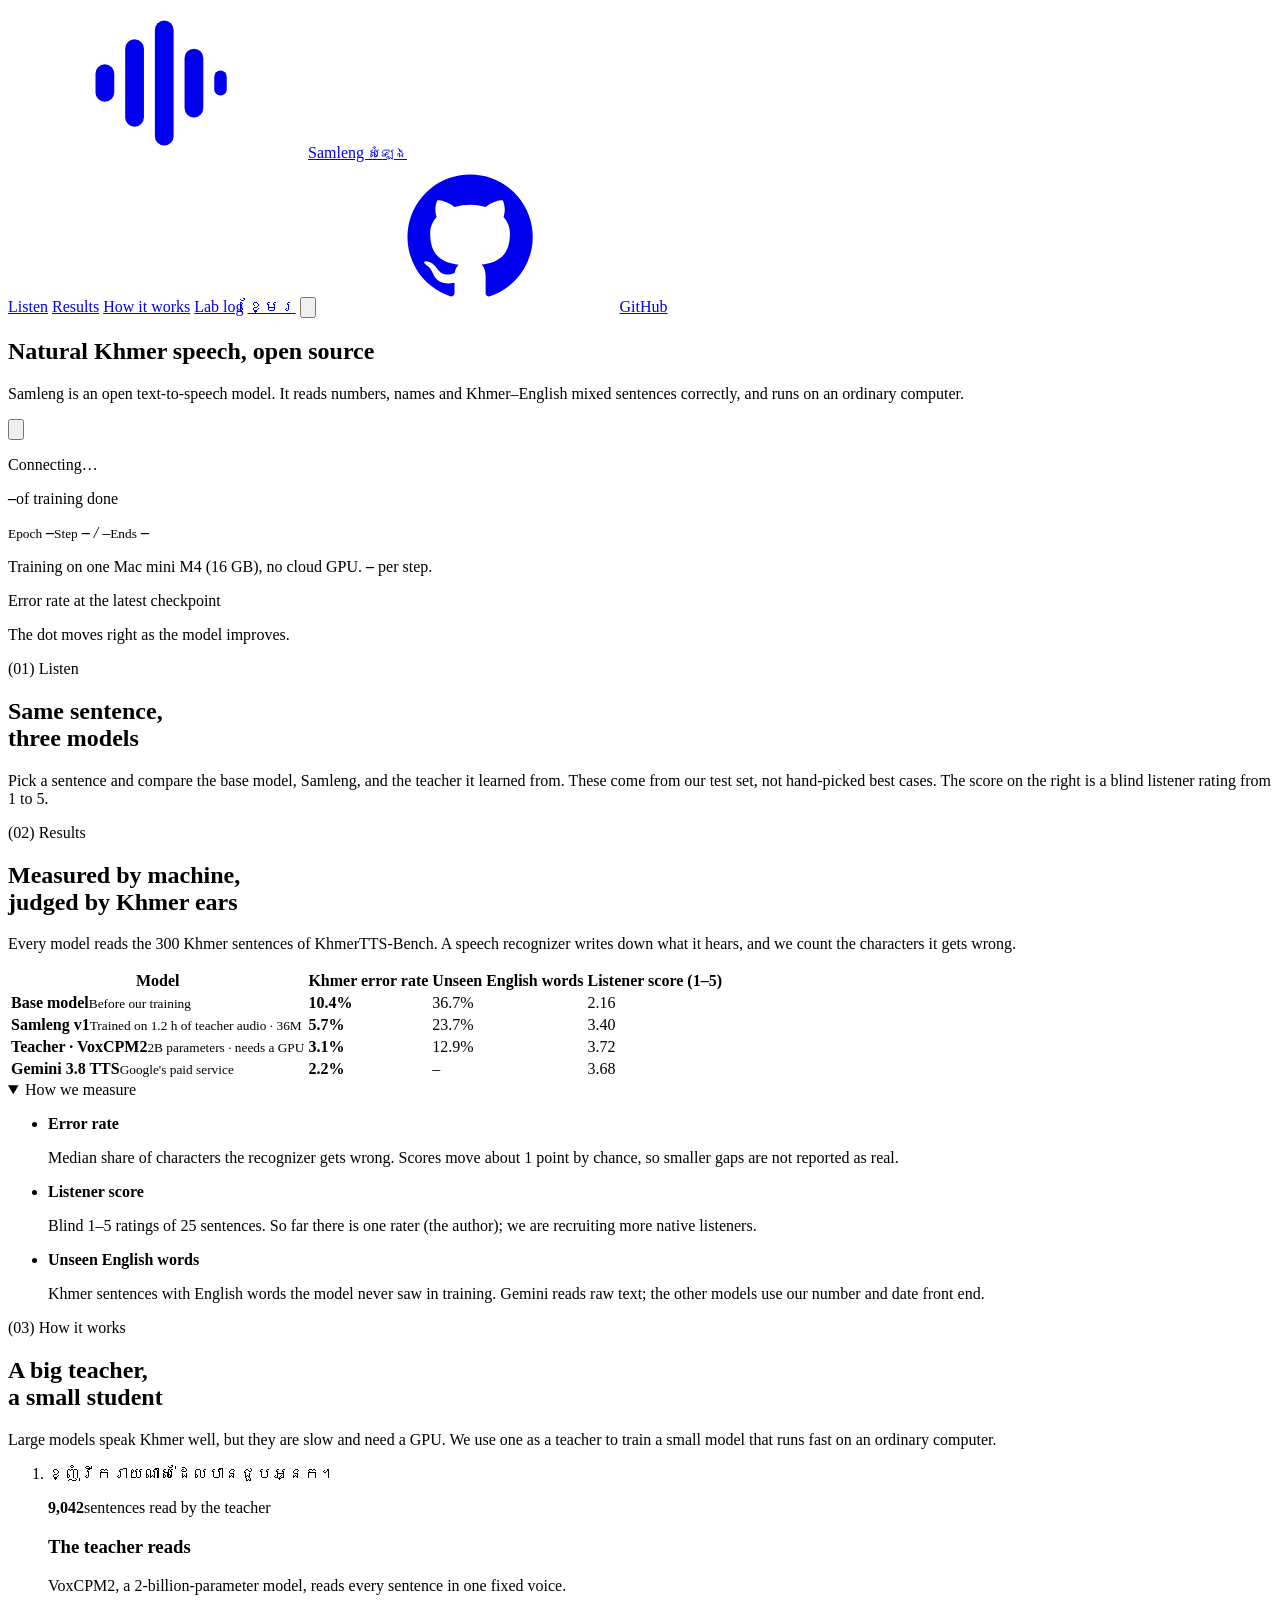
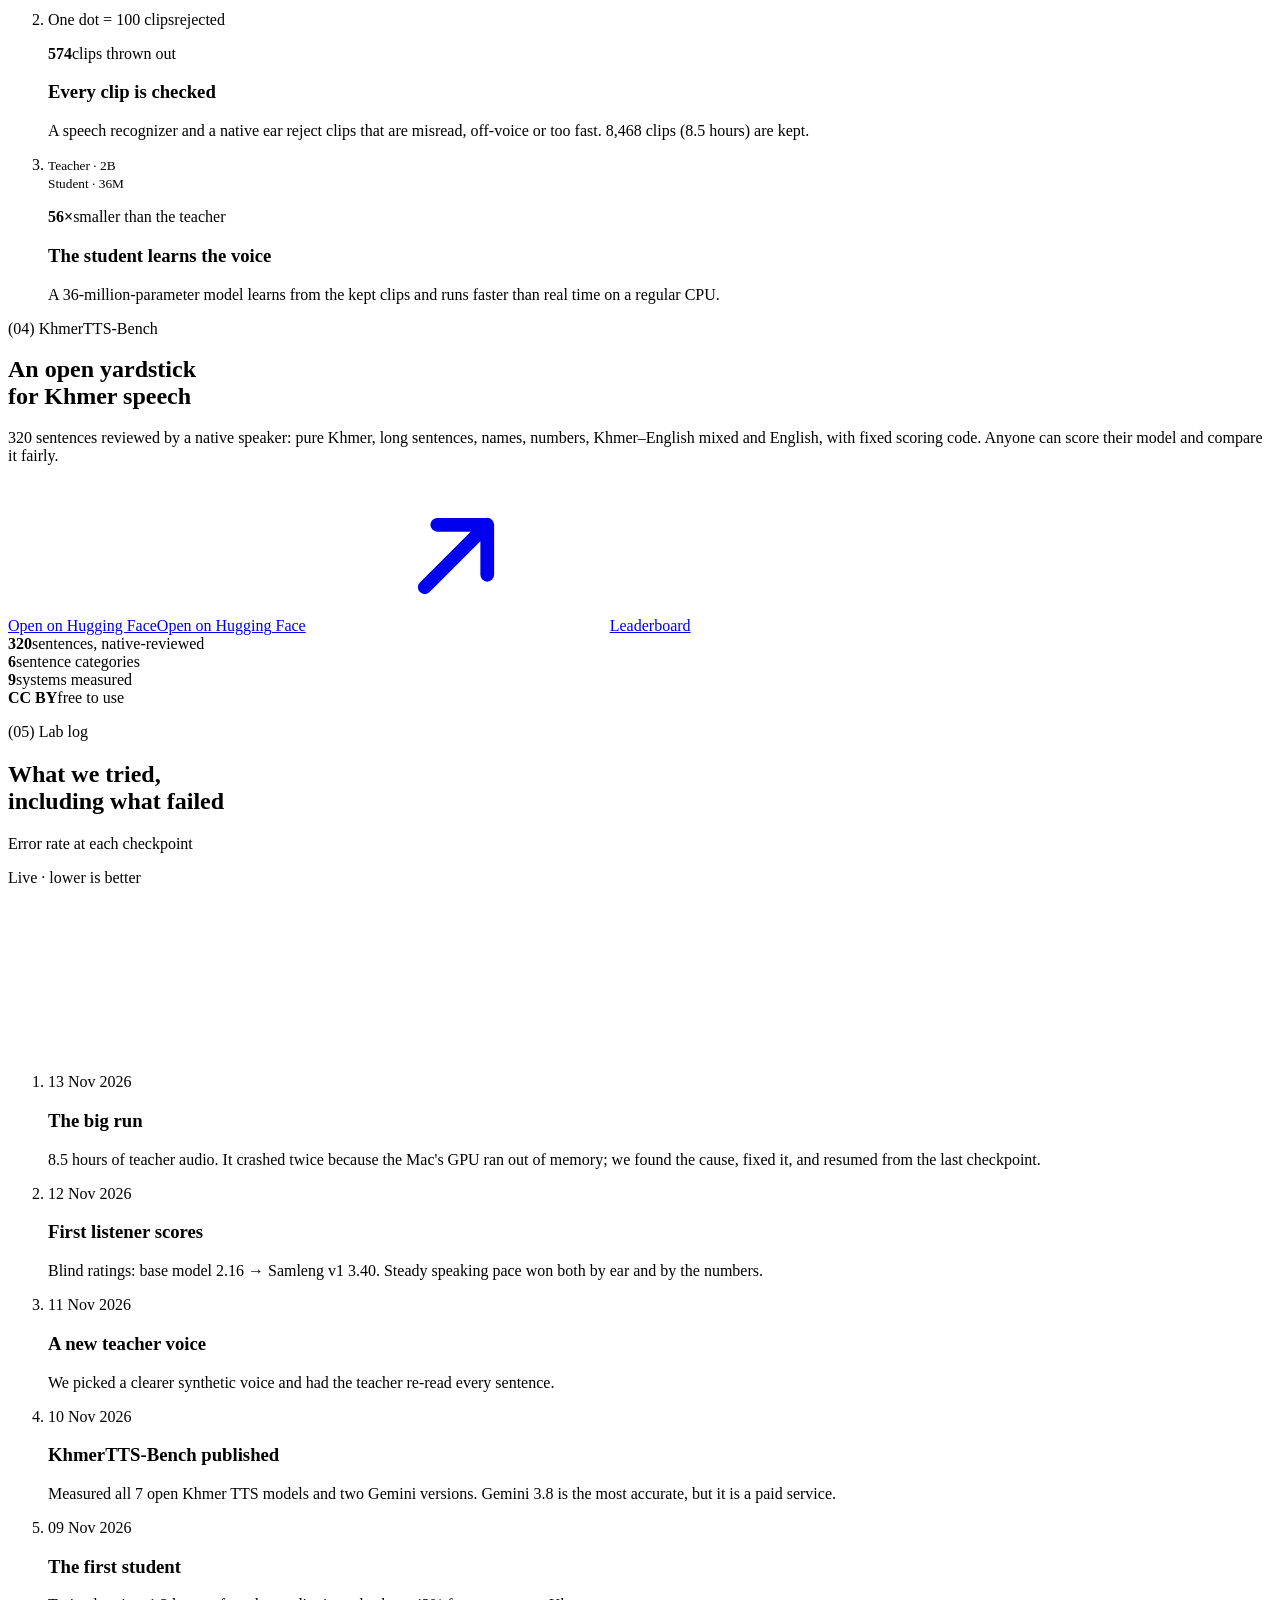
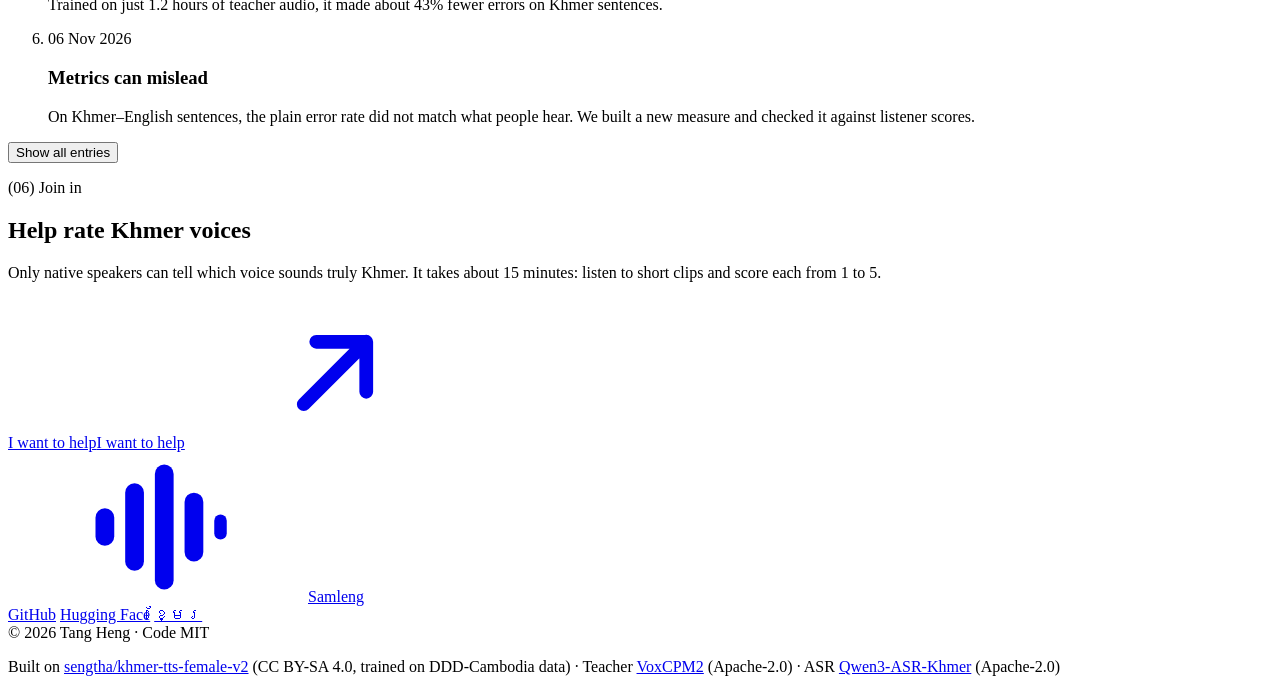
==== web/index.html @ 3488b21e "Phone polish: player card, aligned facts, folded notes and log" ====
<!doctype html>
<html lang="en">
<head>
  <meta charset="utf-8">
  <meta name="viewport" content="width=device-width, initial-scale=1">
  <title>Samleng: open Khmer text-to-speech that sounds native</title>
  <meta name="description" content="Samleng is an open Khmer text-to-speech model that reads numbers, names and Khmer–English mixed sentences correctly, and runs on an ordinary computer. Watch it train live.">
  <meta name="color-scheme" content="light dark">
  <meta name="theme-color" media="(prefers-color-scheme: light)" content="#EEEBE5">
  <meta name="theme-color" media="(prefers-color-scheme: dark)" content="#0C0E16">
  <link rel="alternate" hreflang="km" href="/km">
  <link rel="alternate" hreflang="en" href="/">
  <meta property="og:type" content="website">
  <meta property="og:site_name" content="Samleng">
  <meta property="og:locale" content="en_US">
  <meta property="og:title" content="Samleng: open Khmer text-to-speech">
  <meta property="og:description" content="An open Khmer TTS model that gets numbers, names and Khmer–English mixing right. Watch it train live.">
  <link rel="icon" href="/favicon.svg" type="image/svg+xml">
  <link rel="preconnect" href="https://fonts.googleapis.com">
  <link rel="preconnect" href="https://fonts.gstatic.com" crossorigin>
  <link rel="stylesheet" href="https://fonts.googleapis.com/css2?family=Mona+Sans:wdth,wght@75..125,200..900&amp;family=Kantumruy+Pro:wght@300..700&amp;family=Koulen&amp;display=swap">
  <link rel="stylesheet" href="/styles.css">
</head>
<body data-theme="paper" data-lang="en" data-status="https://gist.githubusercontent.com/tangheng05/88470c558a887022f9c8f72951895528/raw/status.json">
<script>
  let saved = null;
  try { saved = localStorage.getItem("samleng-theme"); } catch (e) {}
  document.body.dataset.theme = saved || (matchMedia("(prefers-color-scheme: dark)").matches ? "night" : "paper");
</script>

<svg width="0" height="0" style="position:absolute" aria-hidden="true">
  <defs>
    <symbol id="mark" viewBox="0 0 24 24"><g fill="currentColor"><rect x="2" y="9" width="3" height="6" rx="1.5" /><rect x="6.75" y="5" width="3" height="14" rx="1.5" /><rect x="11.5" y="2" width="3" height="20" rx="1.5" /><rect x="16.25" y="6.5" width="3" height="11" rx="1.5" /><rect x="21" y="10" width="2" height="4" rx="1" /></g></symbol>
    <symbol id="gh" viewBox="0 0 24 24"><path fill="currentColor" d="M12 2a10 10 0 0 0-3.16 19.49c.5.09.68-.22.68-.48v-1.7c-2.78.6-3.37-1.34-3.37-1.34-.45-1.16-1.11-1.47-1.11-1.47-.91-.62.07-.6.07-.6 1 .07 1.53 1.03 1.53 1.03.9 1.52 2.34 1.08 2.91.83.09-.65.35-1.09.63-1.34-2.22-.25-4.55-1.11-4.55-4.94 0-1.09.39-1.98 1.03-2.68-.1-.25-.45-1.27.1-2.64 0 0 .84-.27 2.75 1.02a9.6 9.6 0 0 1 5 0c1.91-1.29 2.75-1.02 2.75-1.02.55 1.37.2 2.39.1 2.64.64.7 1.03 1.59 1.03 2.68 0 3.84-2.34 4.69-4.57 4.93.36.31.68.92.68 1.85v2.75c0 .27.18.58.69.48A10 10 0 0 0 12 2Z" /></symbol>
    <symbol id="down" viewBox="0 0 24 24"><path d="M12 5v14M6 13l6 6 6-6" fill="none" stroke="currentColor" stroke-width="2.2" stroke-linecap="round" stroke-linejoin="round" /></symbol>
    <symbol id="play" viewBox="0 0 16 16"><path d="M4 2.5v11l9.5-5.5z" fill="currentColor" /></symbol>
    <symbol id="arrow" viewBox="0 0 24 24"><path d="M7 17 17 7M9 7h8v8" fill="none" stroke="currentColor" stroke-width="2.2" stroke-linecap="round" stroke-linejoin="round" /></symbol>
  </defs>
</svg>

<section class="hero" id="top">
  <header class="hd wrap">
    <a class="brand" href="#top"><svg class="mark"><use href="#mark" /></svg>Samleng <small>សំឡេង</small></a>
    <nav>
      <a class="u sec-link" href="#listen">Listen</a>
      <a class="u sec-link" href="#results">Results</a>
      <a class="u sec-link" href="#how">How it works</a>
      <a class="u sec-link" href="#log">Lab log</a>
      <a lang="km" hreflang="km" class="u lang" href="/km">ខ្មែរ</a>
      <button type="button" class="theme-btn" id="theme-btn" aria-label="Light / dark">
        <svg viewBox="0 0 24 24" aria-hidden="true">
          <mask id="moon-cut"><rect width="24" height="24" fill="#fff" /><circle class="cut" cx="25" cy="3" r="7" fill="#000" /></mask>
          <circle class="core" cx="12" cy="12" r="5" fill="currentColor" mask="url(#moon-cut)" />
          <g class="rays" stroke="currentColor" stroke-width="2" stroke-linecap="round"><path d="M12 1.8v2.2M12 20v2.2M1.8 12h2.2M20 12h2.2M4.8 4.8l1.5 1.5M17.7 17.7l1.5 1.5M4.8 19.2l1.5-1.5M17.7 6.3l1.5-1.5" /></g>
        </svg>
      </button>
      <a class="outline" href="https://github.com/tangheng05/samleng-tts" aria-label="GitHub"><svg><use href="#gh" /></svg><span>GitHub</span></a>
    </nav>
  </header>

  <div class="hero-body wrap grid">
    <div class="hero-copy">
      <h1 class="hero-h mask"><span class="in-mask">Natural Khmer speech, open&nbsp;source</span></h1>
      <p class="t-body rv" style="--dl:.25s">Samleng is an open text-to-speech model. It reads numbers, names and Khmer–English mixed sentences correctly, and runs on an ordinary computer.</p>
      <div class="hp rv" id="hp" style="--dl:.4s">
        <button type="button" class="play" aria-label="Play the sample"><svg class="i-play" viewBox="0 0 16 16"><path d="M4 2.5v11l9.5-5.5z" fill="currentColor"/></svg><svg class="i-pause" viewBox="0 0 16 16"><path d="M4 2.5h3v11H4zm5 0h3v11H9z" fill="currentColor"/></svg></button>
        <div class="hp-main">
          <div class="wf" id="hp-wf"></div>
          <p class="hp-say" id="hp-say" lang="km"></p>
        </div>
      </div>
    </div>

    <aside class="run rv" style="--dl:.4s" aria-live="polite">
      <div class="run-top"><span class="state" data-s="idle" data-live="state">Connecting…</span><span class="updated" data-live="updated"></span></div>
      <p class="run-pct"><b data-live="pct">–</b><span>of training done</span></p>
      <div class="epochs" id="epochs" role="img" aria-label="Epochs"></div>
      <p class="run-line"><span><small>Epoch</small> <b data-live="epoch">–</b></span><span><small>Step</small> <b data-live="step">–</b><i> / <span data-live="total">–</span></i></span><span><small>Ends</small> <b data-live="finish">–</b></span></p>
      <p class="run-machine">Training on one Mac mini M4 (16 GB), no cloud GPU. <b data-live="speed">–</b> per step.</p>
      <div class="gauge">
        <p class="gauge-title">Error rate at the latest checkpoint</p>
        <div class="gauge-track" id="gauge"></div>
        <p class="gauge-note">The dot moves right as the model improves.</p>
      </div>
    </aside>
  </div>
</section>

<main>
  <section class="sec" id="listen">
    <div class="wrap">
      <header class="sec-head grid">
        <p class="sec-tag t-label rv">(01) Listen</p>
        <h2 class="t-h2 mask"><span class="in-mask">Same sentence,<br>three models</span></h2>
        <p class="t-body rv">Pick a sentence and compare the base model, Samleng, and the teacher it learned from. These come from our test set, not hand-picked best cases. The score on the right is a blind listener rating from 1 to 5.</p>
      </header>
      <div class="listen grid">
        <ol class="picks rv" id="picks"></ol>
        <div class="stage rv" style="--dl:.1s">
          <p class="say" id="say" lang="km"></p>
          <p class="say-en" id="say-en"></p>
          <div class="players" id="players"></div>
        </div>
      </div>
    </div>
  </section>

  <section class="sec" id="results">
    <div class="wrap">
      <header class="sec-head grid">
        <p class="sec-tag t-label rv">(02) Results</p>
        <h2 class="t-h2 mask"><span class="in-mask">Measured by machine,<br>judged by Khmer ears</span></h2>
        <p class="t-body rv">Every model reads the 300 Khmer sentences of KhmerTTS-Bench. A speech recognizer writes down what it hears, and we count the characters it gets wrong.</p>
      </header>
      <div class="results rv">
        <table class="rtable">
          <thead><tr><th>Model</th><th class="col-k">Khmer error rate</th><th>Unseen English words</th><th>Listener score (1–5)</th></tr></thead>
          <tbody>
            <tr><td class="sys"><b>Base model</b><small>Before our training</small></td><td data-k="Khmer error rate"><div class="hbar"><b>10.4%</b><span><i style="--v:86.7"></i></span></div></td><td class="val" data-k="Unseen English words">36.7%</td><td class="val" data-k="Listener score">2.16</td></tr>
            <tr class="ours"><td class="sys"><b>Samleng v1</b><small>Trained on 1.2 h of teacher audio · 36M</small></td><td data-k="Khmer error rate"><div class="hbar"><b>5.7%</b><span><i style="--v:47.5;--dl:.35s"></i></span></div></td><td class="val" data-k="Unseen English words">23.7%</td><td class="val" data-k="Listener score">3.40</td></tr>
            <tr><td class="sys"><b>Teacher · VoxCPM2</b><small>2B parameters · needs a GPU</small></td><td data-k="Khmer error rate"><div class="hbar"><b>3.1%</b><span><i style="--v:25.8;--dl:.5s"></i></span></div></td><td class="val" data-k="Unseen English words">12.9%</td><td class="val" data-k="Listener score">3.72</td></tr>
            <tr><td class="sys"><b>Gemini 3.8 TTS</b><small>Google's paid service</small></td><td data-k="Khmer error rate"><div class="hbar"><b>2.2%</b><span><i style="--v:18.3;--dl:.65s"></i></span></div></td><td class="val na" data-k="Unseen English words">–</td><td class="val" data-k="Listener score">3.68</td></tr>
          </tbody>
        </table>
        <details class="measure" open><summary>How we measure</summary><ul class="notes-list">
          <li><b>Error rate</b><p class="t-small">Median share of characters the recognizer gets wrong. Scores move about 1 point by chance, so smaller gaps are not reported as real.</p></li>
          <li><b>Listener score</b><p class="t-small">Blind 1–5 ratings of 25 sentences. So far there is one rater (the author); we are recruiting more native listeners.</p></li>
          <li><b>Unseen English words</b><p class="t-small">Khmer sentences with English words the model never saw in training. Gemini reads raw text; the other models use our number and date front end.</p></li>
        </ul></details>
      </div>
    </div>
  </section>

  <section class="sec" id="how">
    <div class="wrap">
      <header class="sec-head grid">
        <p class="sec-tag t-label rv">(03) How it works</p>
        <h2 class="t-h2 mask"><span class="in-mask">A big teacher,<br>a small student</span></h2>
        <p class="t-body rv">Large models speak Khmer well, but they are slow and need a GPU. We use one as a teacher to train a small model that runs fast on an ordinary computer.</p>
      </header>
      <ol class="steps grid">
        <li class="step rv">
          <div class="viz viz-read"><p lang="km">ខ្ញុំរីករាយណាស់ដែលបានជួបអ្នក។</p><span class="viz-arrow"></span><div class="viz-wave"><i style="height:22%"></i><i style="height:48%"></i><i style="height:70%"></i><i style="height:36%"></i><i style="height:90%"></i><i style="height:58%"></i><i style="height:30%"></i><i style="height:76%"></i><i style="height:100%"></i><i style="height:52%"></i><i style="height:82%"></i><i style="height:40%"></i><i style="height:64%"></i><i style="height:28%"></i><i style="height:86%"></i><i style="height:46%"></i><i style="height:72%"></i><i style="height:34%"></i><i style="height:56%"></i><i style="height:20%"></i><i style="height:60%"></i><i style="height:88%"></i><i style="height:42%"></i><i style="height:68%"></i><i style="height:26%"></i></div></div>
          <p class="fig"><b>9,042</b><span>sentences read by the teacher</span></p>
          <h3 class="t-h3">The teacher reads</h3>
          <p class="t-small">VoxCPM2, a 2-billion-parameter model, reads every sentence in one fixed voice.</p>
        </li>
        <li class="step rv" style="--dl:.1s">
          <div class="viz viz-check"><div class="dots"><i></i><i></i><i></i><i></i><i></i><i></i><i></i><i class="out"></i><i></i><i></i><i></i><i></i><i></i><i></i><i></i><i></i><i></i><i></i><i></i><i></i><i></i><i></i><i></i><i class="out"></i><i></i><i></i><i></i><i></i><i></i><i></i><i></i><i></i><i></i><i></i><i></i><i></i><i></i><i></i><i></i><i></i><i></i><i class="out"></i><i></i><i></i><i></i><i></i><i></i><i></i><i></i><i></i><i></i><i></i><i class="out"></i><i></i><i></i><i></i><i></i><i></i><i></i><i></i><i></i><i></i><i></i><i></i><i></i><i></i><i class="out"></i><i></i><i></i><i></i><i></i><i></i><i></i><i></i><i></i><i></i><i></i><i></i><i></i><i></i><i></i><i></i><i></i><i></i><i class="out"></i><i></i><i></i><i></i><i></i><i></i></div><p class="viz-key"><i></i>One dot = 100 clips<i class="out"></i>rejected</p></div>
          <p class="fig"><b>574</b><span>clips thrown out</span></p>
          <h3 class="t-h3">Every clip is checked</h3>
          <p class="t-small">A speech recognizer and a native ear reject clips that are misread, off-voice or too fast. 8,468 clips (8.5 hours) are kept.</p>
        </li>
        <li class="step rv" style="--dl:.2s">
          <div class="viz viz-size"><div><span class="big"></span><small>Teacher · 2B</small></div><div><span class="small"></span><small>Student · 36M</small></div></div>
          <p class="fig"><b>56×</b><span>smaller than the teacher</span></p>
          <h3 class="t-h3">The student learns the voice</h3>
          <p class="t-small">A 36-million-parameter model learns from the kept clips and runs faster than real time on a regular CPU.</p>
        </li>
      </ol>
    </div>
  </section>

  <section class="band" id="bench">
    <div class="wrap grid">
      <div class="band-head">
        <p class="t-label rv">(04) KhmerTTS-Bench</p>
        <h2 class="t-h2 mask" style="margin-top:18px"><span class="in-mask">An open yardstick<br>for Khmer speech</span></h2>
        <p class="t-body rv">320 sentences reviewed by a native speaker: pure Khmer, long sentences, names, numbers, Khmer–English mixed and English, with fixed scoring code. Anyone can score their model and compare it fairly.</p>
        <div class="band-act rv">
          <a class="btn" href="https://huggingface.co/datasets/hengthegoat/khmertts-bench-v1"><span class="roll"><span>Open on Hugging Face</span><span aria-hidden="true">Open on Hugging Face</span></span><svg><use href="#arrow" /></svg></a>
          <a class="btn ghost" href="https://github.com/tangheng05/samleng-tts#results">Leaderboard</a>
        </div>
      </div>
      <div class="stats rv">
        <div><b>320</b><span>sentences, native-reviewed</span></div>
        <div><b>6</b><span>sentence categories</span></div>
        <div><b>9</b><span>systems measured</span></div>
        <div><b>CC BY</b><span>free to use</span></div>
      </div>
    </div>
  </section>

  <section class="sec" id="log">
    <div class="wrap">
      <header class="sec-head grid">
        <p class="sec-tag t-label rv">(05) Lab log</p>
        <h2 class="t-h2 mask"><span class="in-mask">What we tried,<br>including what failed</span></h2>
      </header>
      <div class="history rv">
        <div class="history-head"><p class="history-title">Error rate at each checkpoint</p><p class="history-sub">Live · lower is better</p></div>
        <svg id="history" role="img" aria-label="Error rate by training step"></svg>
      </div>
      <ol class="log">
        <li class="now rv"><time>13 Nov 2026</time><h3 class="t-h3">The big run</h3><p class="t-small">8.5 hours of teacher audio. It crashed twice because the Mac's GPU ran out of memory; we found the cause, fixed it, and resumed from the last checkpoint.</p></li>
        <li class="rv"><time>12 Nov 2026</time><h3 class="t-h3">First listener scores</h3><p class="t-small">Blind ratings: base model 2.16 → Samleng v1 3.40. Steady speaking pace won both by ear and by the numbers.</p></li>
        <li class="rv"><time>11 Nov 2026</time><h3 class="t-h3">A new teacher voice</h3><p class="t-small">We picked a clearer synthetic voice and had the teacher re-read every sentence.</p></li>
        <li class="rv"><time>10 Nov 2026</time><h3 class="t-h3">KhmerTTS-Bench published</h3><p class="t-small">Measured all 7 open Khmer TTS models and two Gemini versions. Gemini 3.8 is the most accurate, but it is a paid service.</p></li>
        <li class="rv"><time>09 Nov 2026</time><h3 class="t-h3">The first student</h3><p class="t-small">Trained on just 1.2 hours of teacher audio, it made about 43% fewer errors on Khmer sentences.</p></li>
        <li class="rv"><time>06 Nov 2026</time><h3 class="t-h3">Metrics can mislead</h3><p class="t-small">On Khmer–English sentences, the plain error rate did not match what people hear. We built a new measure and checked it against listener scores.</p></li>
      </ol>
      <button type="button" class="log-more" id="log-more">Show all entries</button>
    </div>
  </section>

  <section class="end wrap" id="help">
    <div class="end-panel rv">
      <p class="t-label">(06) Join in</p>
      <h2 class="t-h2">Help rate Khmer voices</h2>
      <p class="t-body">Only native speakers can tell which voice sounds truly Khmer. It takes about 15 minutes: listen to short clips and score each from 1 to 5.</p>
      <a class="btn" href="https://t.me/hengthegoat"><span class="roll"><span>I want to help</span><span aria-hidden="true">I want to help</span></span><svg><use href="#arrow" /></svg></a>
      <div class="end-wave" aria-hidden="true"><b style="height:40%;--d:0s"></b><b style="height:70%;--d:.3s"></b><b style="height:55%;--d:.6s"></b><b style="height:90%;--d:.2s"></b><b style="height:60%;--d:.5s"></b><b style="height:35%;--d:.8s"></b><b style="height:75%;--d:.1s"></b><b style="height:100%;--d:.4s"></b><b style="height:50%;--d:.7s"></b><b style="height:80%;--d:.25s"></b><b style="height:45%;--d:.55s"></b><b style="height:65%;--d:.15s"></b><b style="height:30%;--d:.45s"></b></div>
    </div>
  </section>
</main>

<footer class="ft wrap">
  <div class="ft-top">
    <a class="brand" href="#top"><svg class="mark"><use href="#mark" /></svg>Samleng</a>
    <nav>
      <a class="u" href="https://github.com/tangheng05/samleng-tts">GitHub</a>
      <a class="u" href="https://huggingface.co/datasets/hengthegoat/khmertts-bench-v1">Hugging Face</a>
      <a class="u" lang="km" href="/km">ខ្មែរ</a>
    </nav>
    <span class="t-small">© 2026 Tang Heng · Code MIT</span>
  </div>
  <p class="ft-credit">Built on <a class="u" href="https://huggingface.co/sengtha/khmer-tts-female-v2">sengtha/khmer-tts-female-v2</a> (CC BY-SA 4.0, trained on DDD-Cambodia data) · Teacher <a class="u" href="https://huggingface.co/openbmb/VoxCPM2">VoxCPM2</a> (Apache-2.0) · ASR <a class="u" href="https://huggingface.co/seanghay/Qwen3-ASR-0.6B-Khmer">Qwen3-ASR-Khmer</a> (Apache-2.0)</p>
</footer>

<script src="/site.js" defer></script>
</body>
</html>
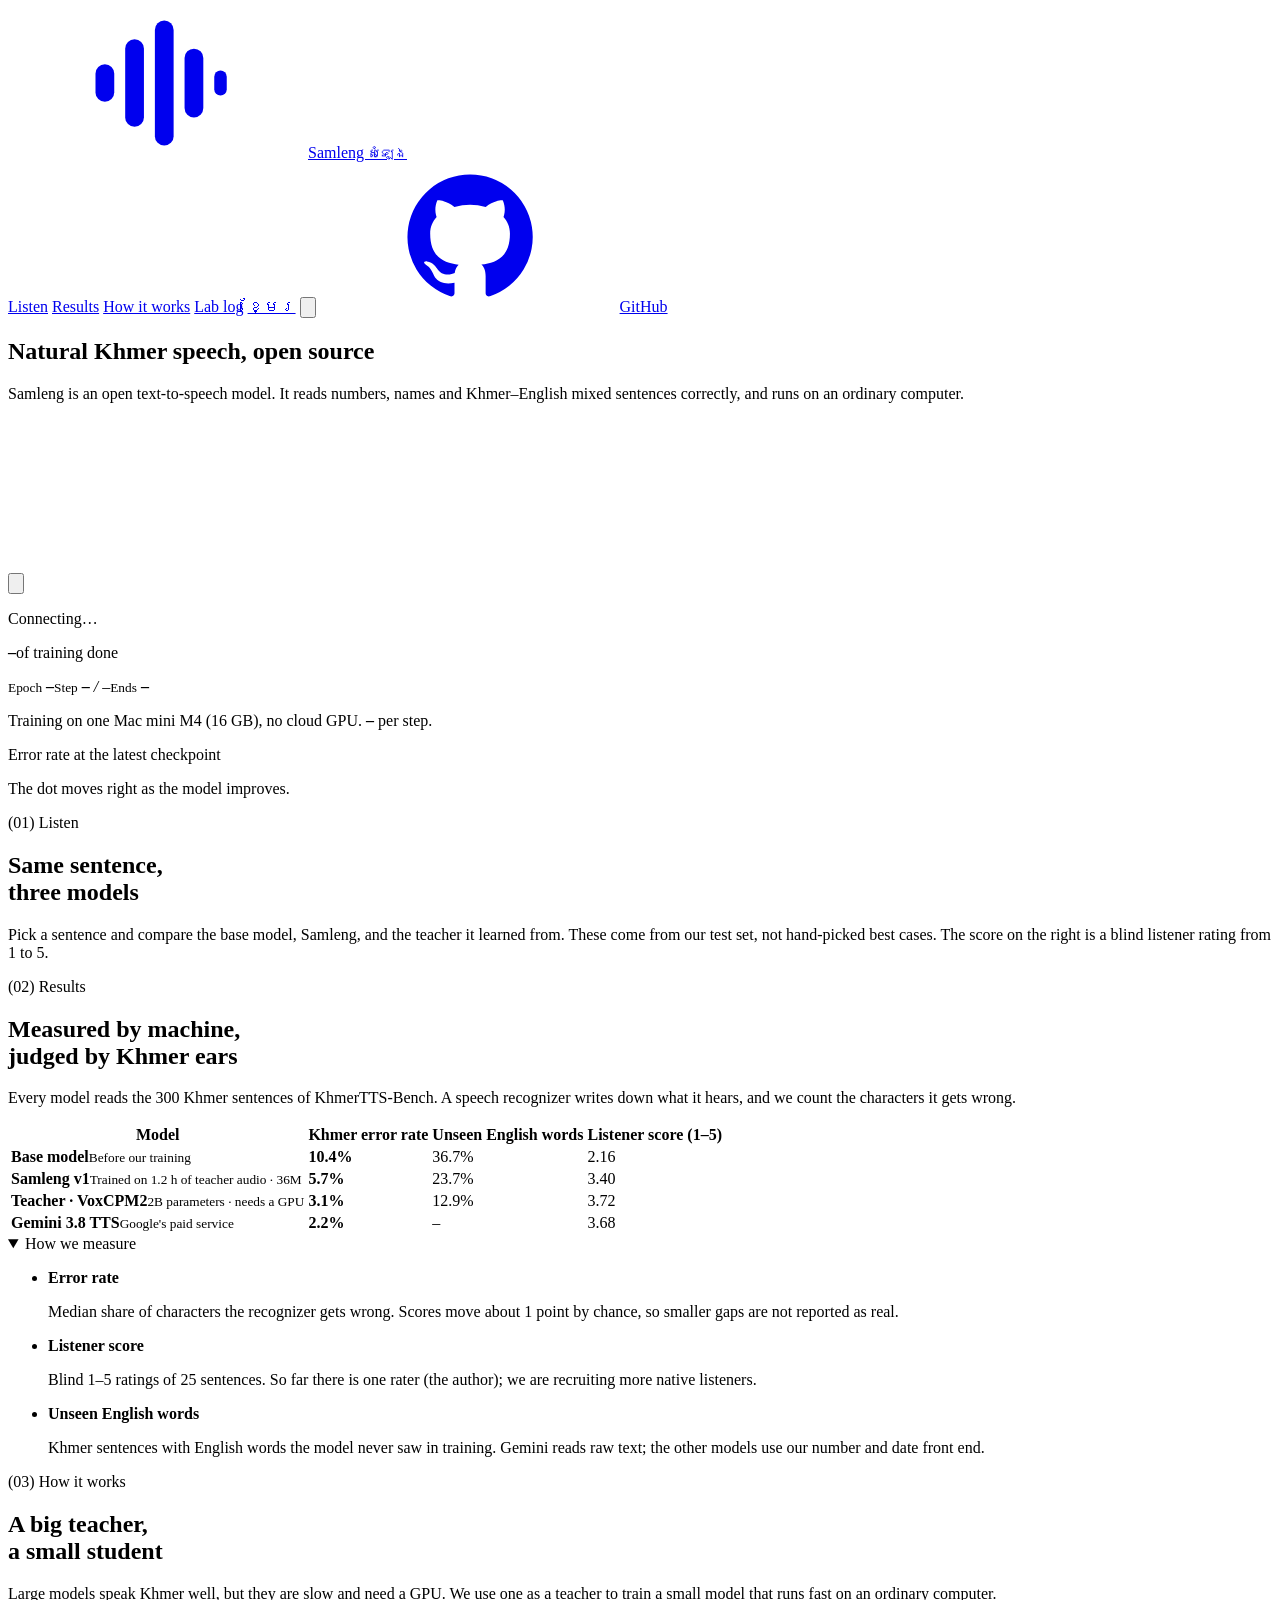
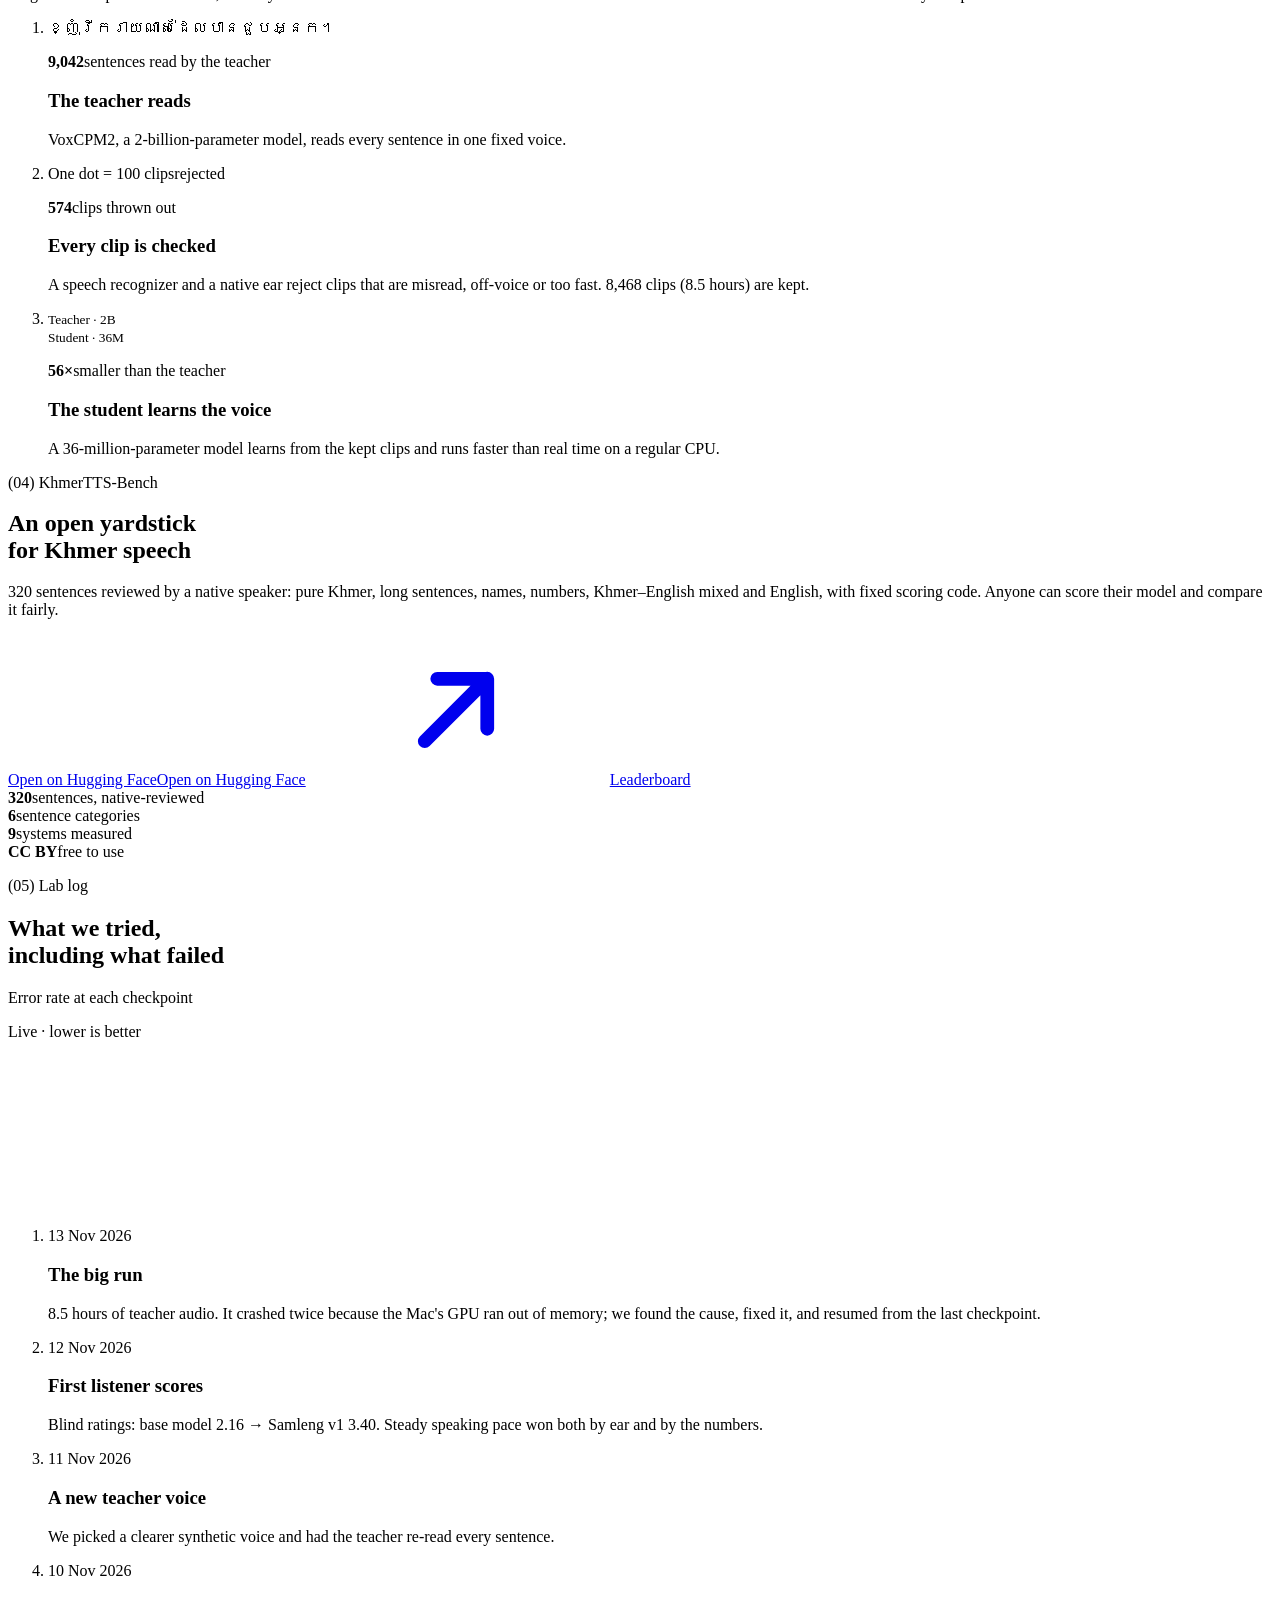
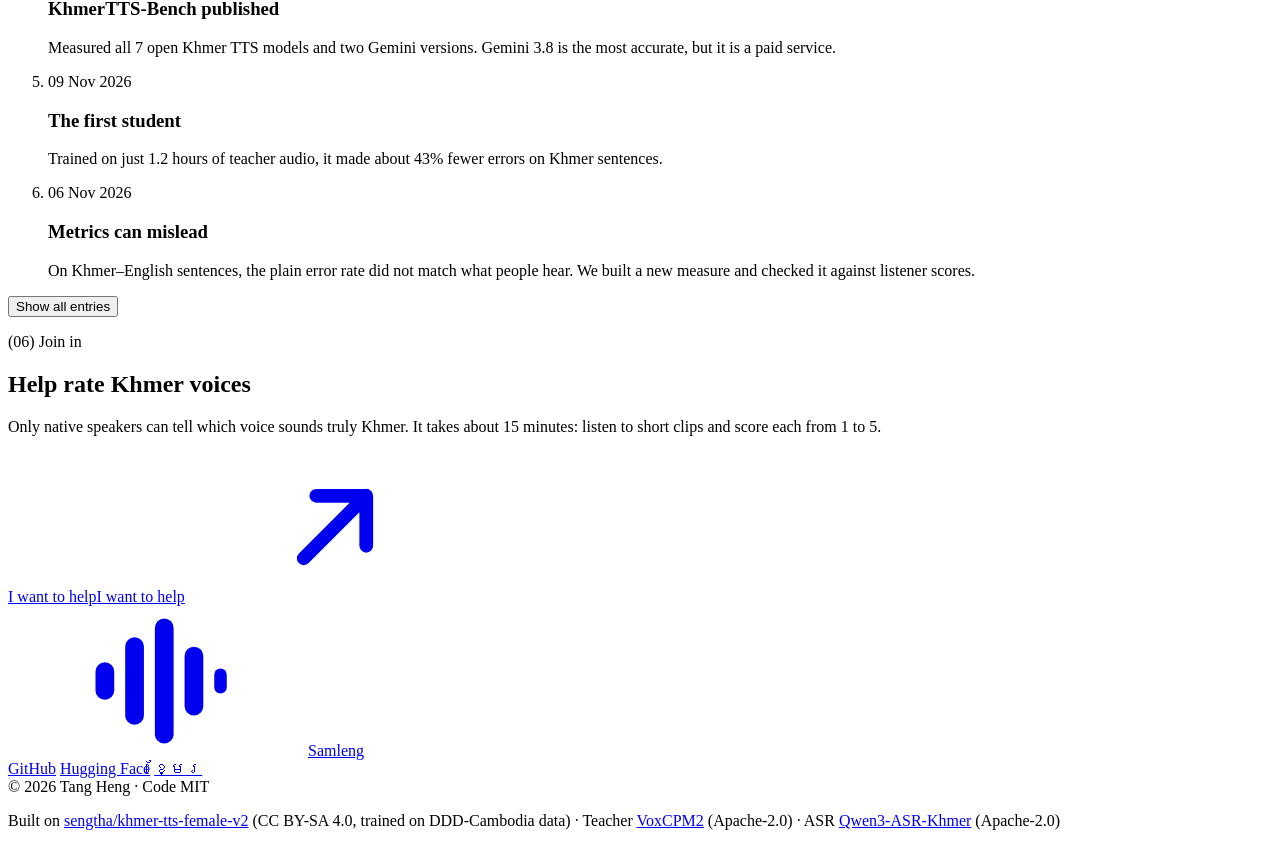
==== commit 139b754e: "Interactive voice field in the hero" ====
--- a/web/index.html
+++ b/web/index.html
@@ -62,6 +62,7 @@
     <div class="hero-copy">
       <h1 class="hero-h mask"><span class="in-mask">Natural Khmer speech, open&nbsp;source</span></h1>
       <p class="t-body rv" style="--dl:.25s">Samleng is an open text-to-speech model. It reads numbers, names and Khmer–English mixed sentences correctly, and runs on an ordinary computer.</p>
+      <canvas class="field rv" id="field" style="--dl:.35s" aria-hidden="true"></canvas>
       <div class="hp rv" id="hp" style="--dl:.4s">
         <button type="button" class="play" aria-label="Play the sample"><svg class="i-play" viewBox="0 0 16 16"><path d="M4 2.5v11l9.5-5.5z" fill="currentColor"/></svg><svg class="i-pause" viewBox="0 0 16 16"><path d="M4 2.5h3v11H4zm5 0h3v11H9z" fill="currentColor"/></svg></button>
         <div class="hp-main">
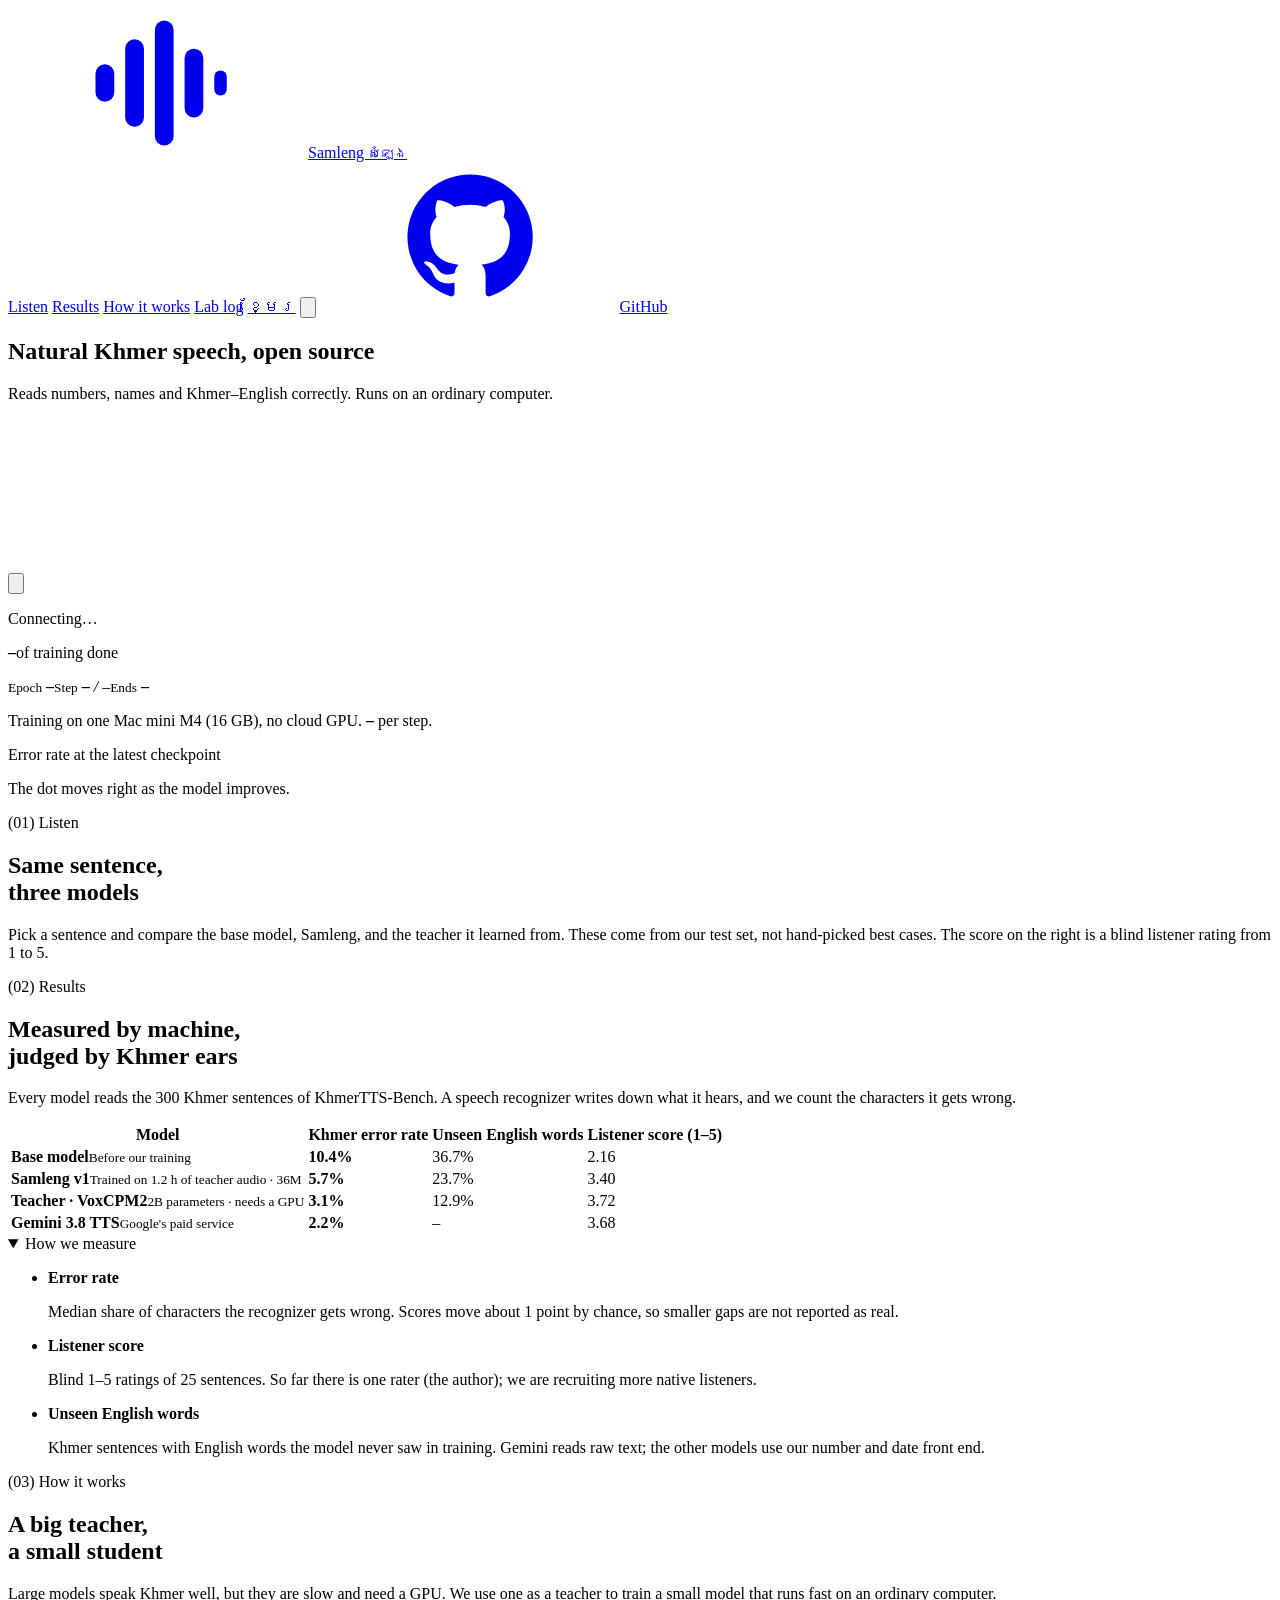
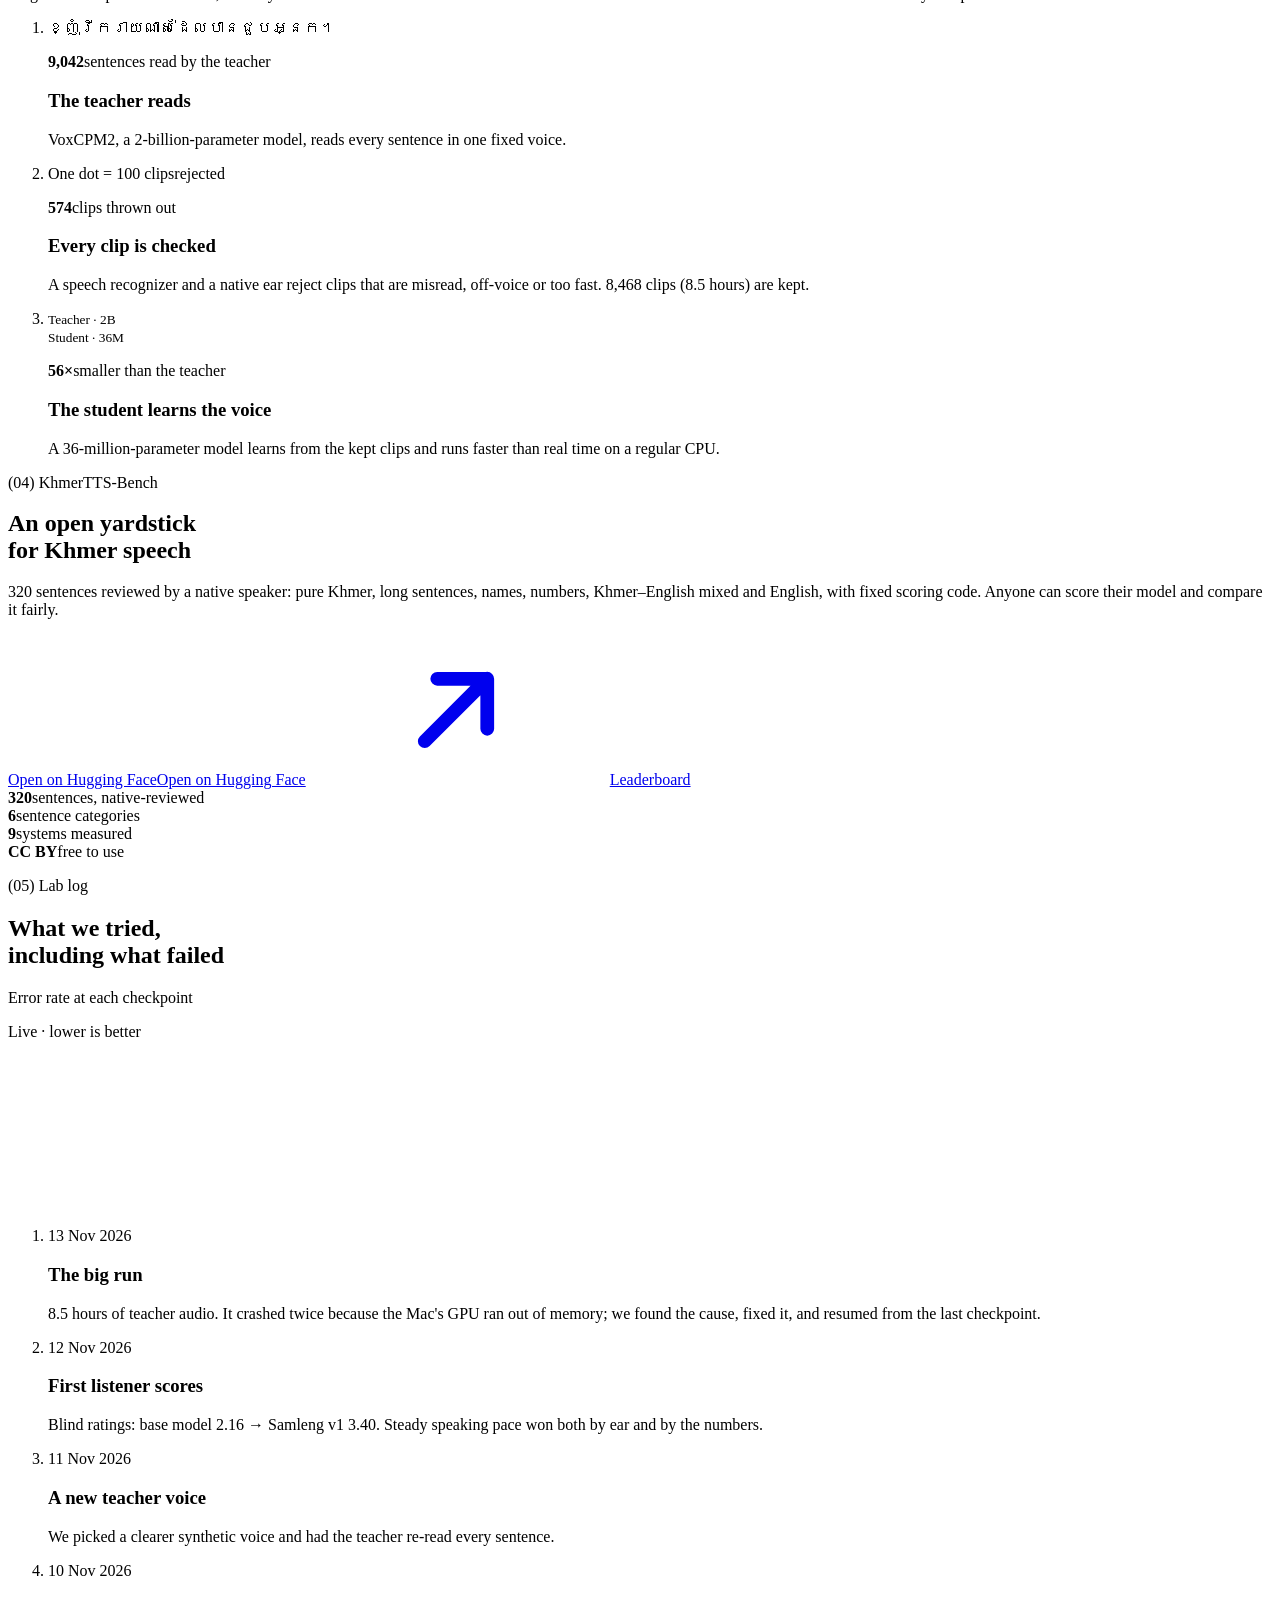
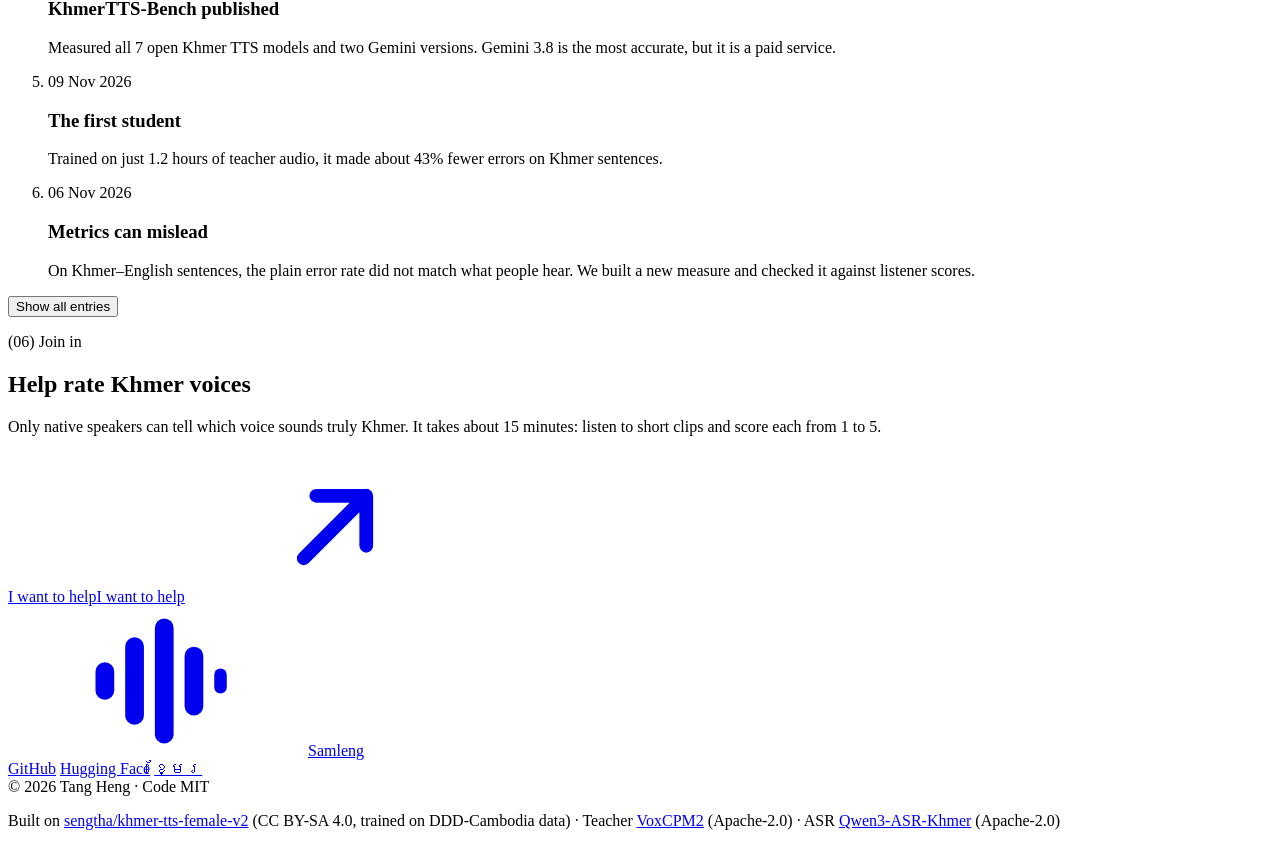
==== commit 44b080b4: "Shorter hero line" ====
--- a/web/index.html
+++ b/web/index.html
@@ -61,7 +61,7 @@
   <div class="hero-body wrap grid">
     <div class="hero-copy">
       <h1 class="hero-h mask"><span class="in-mask">Natural Khmer speech, open&nbsp;source</span></h1>
-      <p class="t-body rv" style="--dl:.25s">Samleng is an open text-to-speech model. It reads numbers, names and Khmer–English mixed sentences correctly, and runs on an ordinary computer.</p>
+      <p class="t-body rv" style="--dl:.25s">Reads numbers, names and Khmer–English correctly. Runs on an ordinary computer.</p>
       <canvas class="field rv" id="field" style="--dl:.35s" aria-hidden="true"></canvas>
       <div class="hp rv" id="hp" style="--dl:.4s">
         <button type="button" class="play" aria-label="Play the sample"><svg class="i-play" viewBox="0 0 16 16"><path d="M4 2.5v11l9.5-5.5z" fill="currentColor"/></svg><svg class="i-pause" viewBox="0 0 16 16"><path d="M4 2.5h3v11H4zm5 0h3v11H9z" fill="currentColor"/></svg></button>
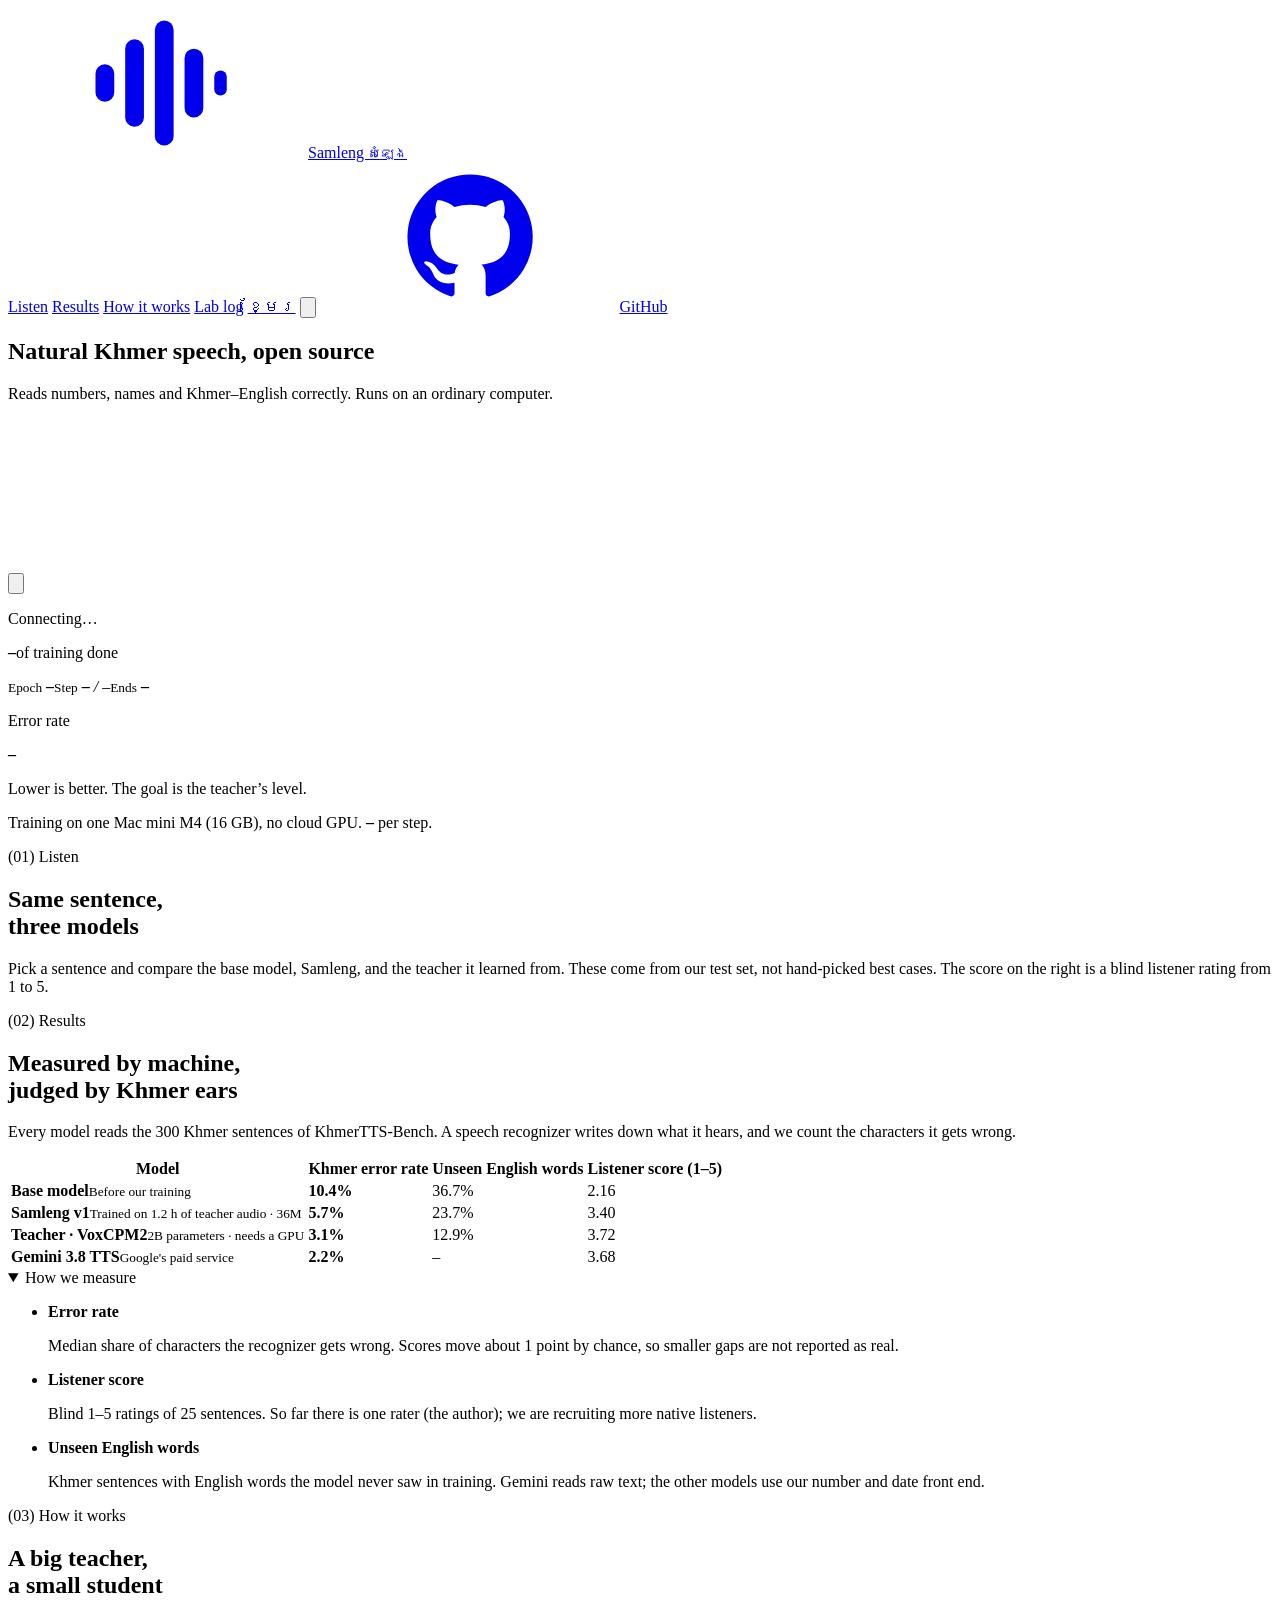
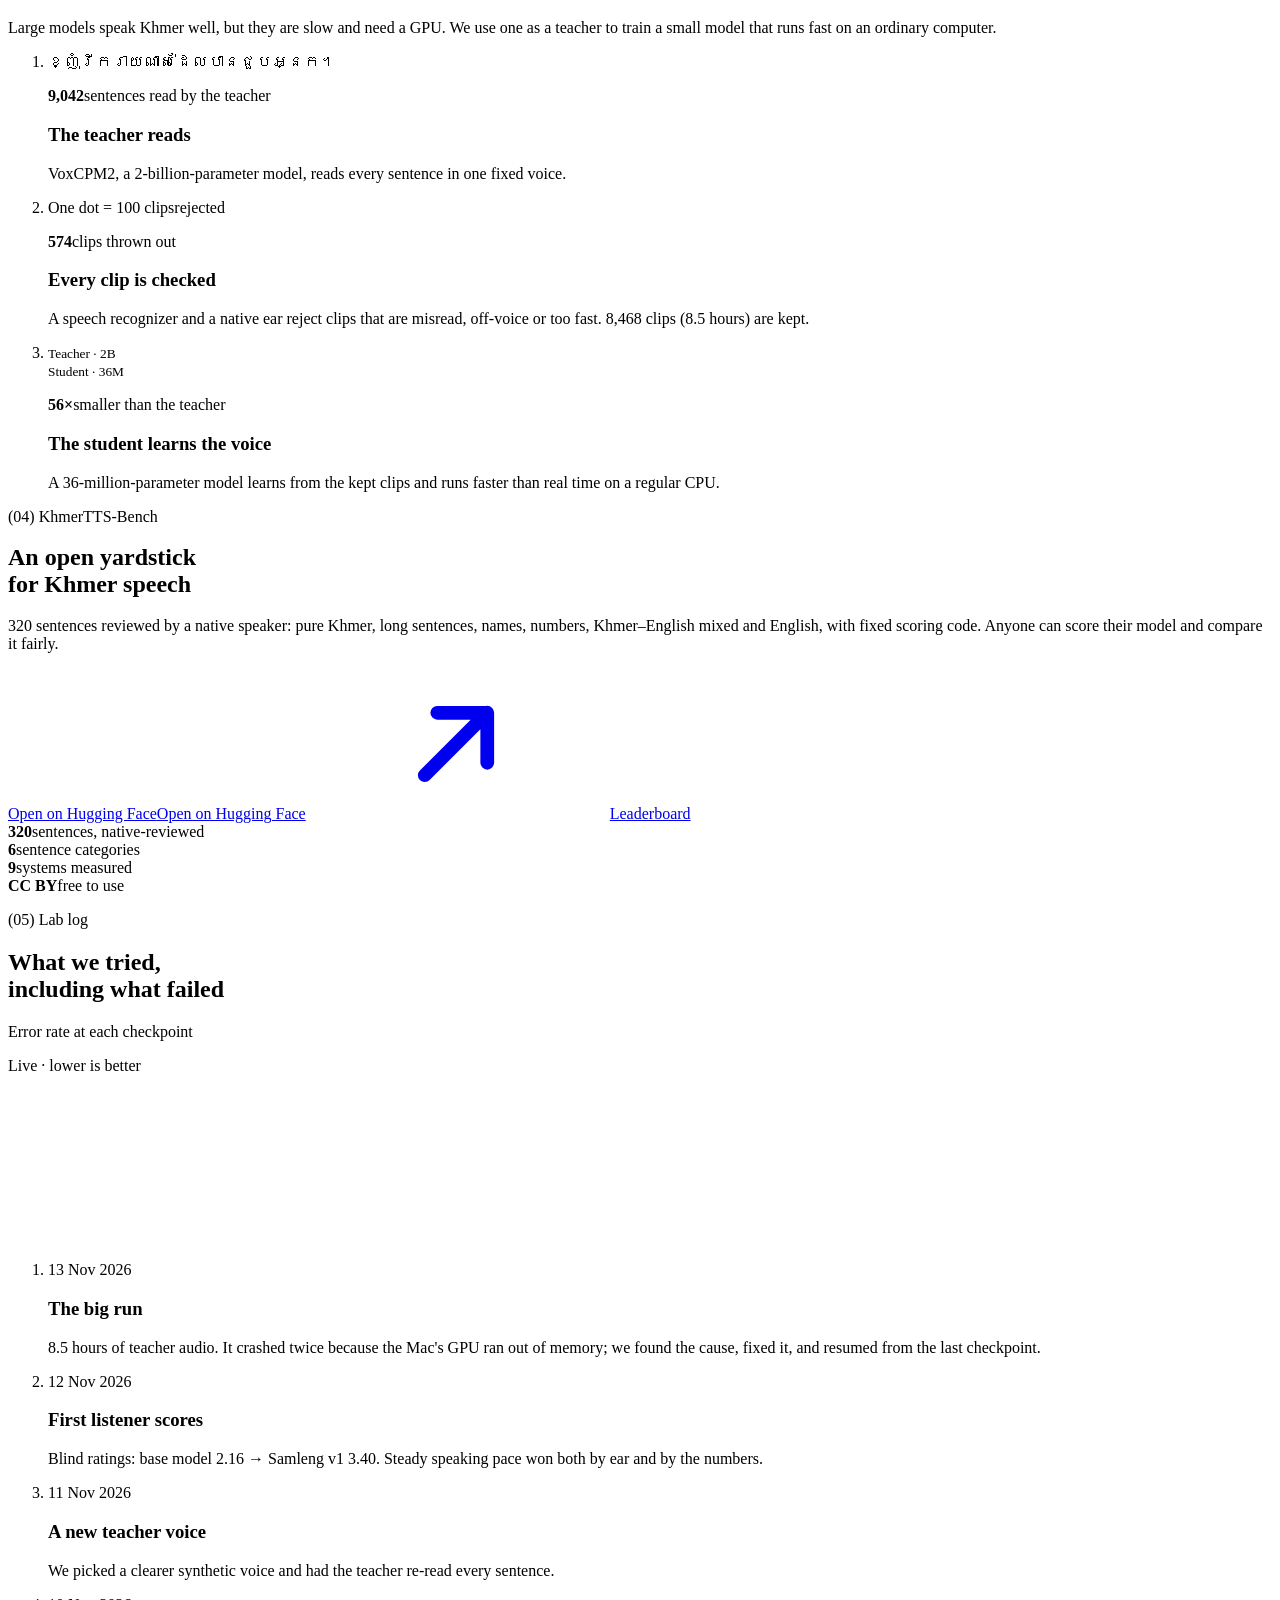
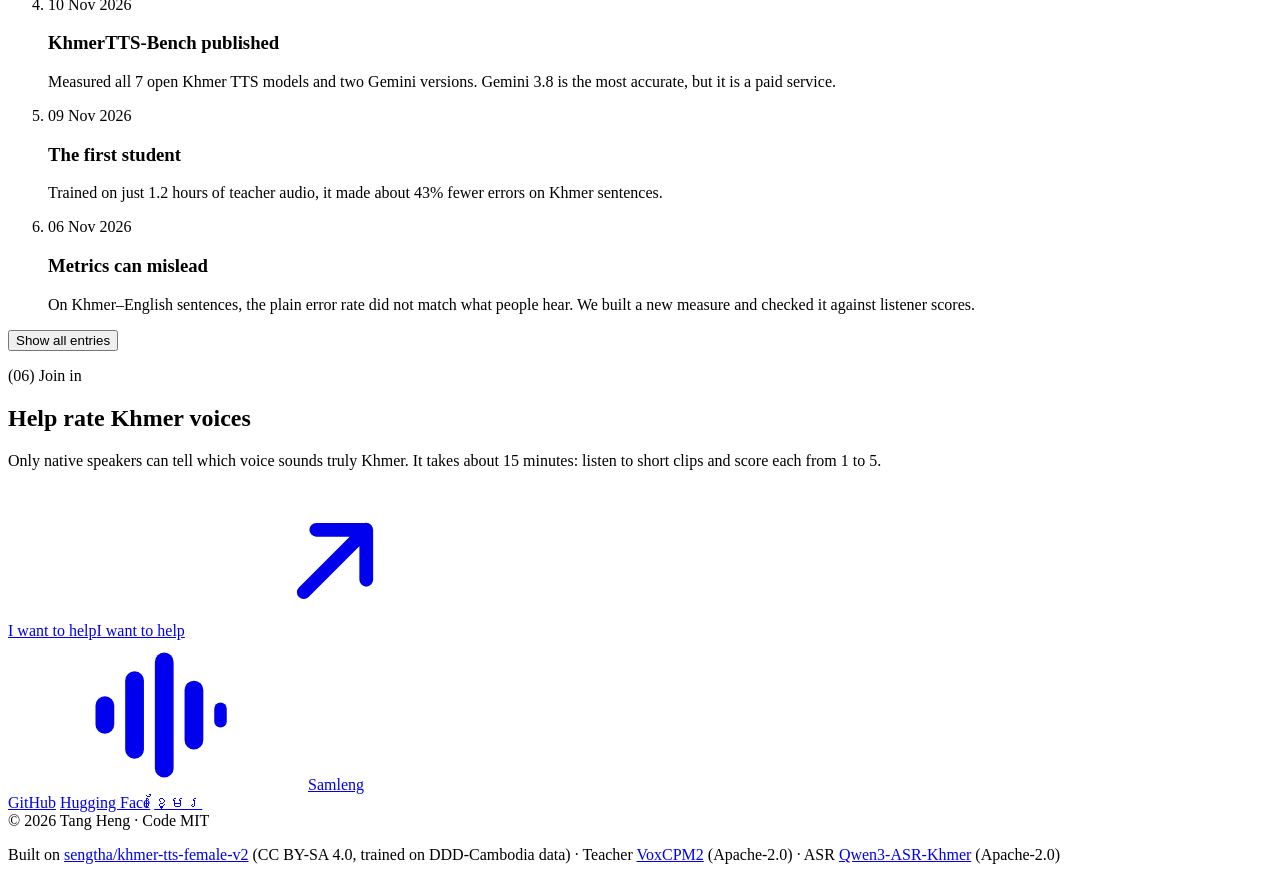
==== commit 77557869: "Cleaner training panel with an entrance animation" ====
--- a/web/index.html
+++ b/web/index.html
@@ -77,12 +77,12 @@
       <p class="run-pct"><b data-live="pct">–</b><span>of training done</span></p>
       <div class="epochs" id="epochs" role="img" aria-label="Epochs"></div>
       <p class="run-line"><span><small>Epoch</small> <b data-live="epoch">–</b></span><span><small>Step</small> <b data-live="step">–</b><i> / <span data-live="total">–</span></i></span><span><small>Ends</small> <b data-live="finish">–</b></span></p>
+      <div class="gauge">
+        <div class="gauge-head"><p class="gauge-title">Error rate</p><p class="gauge-val"><b data-live="err">–</b> <small data-live="errstep"></small></p></div>
+        <div class="gauge-track" id="gauge"></div>
+        <p class="gauge-note">Lower is better. The goal is the teacher’s level.</p>
+      </div>
       <p class="run-machine">Training on one Mac mini M4 (16 GB), no cloud GPU. <b data-live="speed">–</b> per step.</p>
-      <div class="gauge">
-        <p class="gauge-title">Error rate at the latest checkpoint</p>
-        <div class="gauge-track" id="gauge"></div>
-        <p class="gauge-note">The dot moves right as the model improves.</p>
-      </div>
     </aside>
   </div>
 </section>
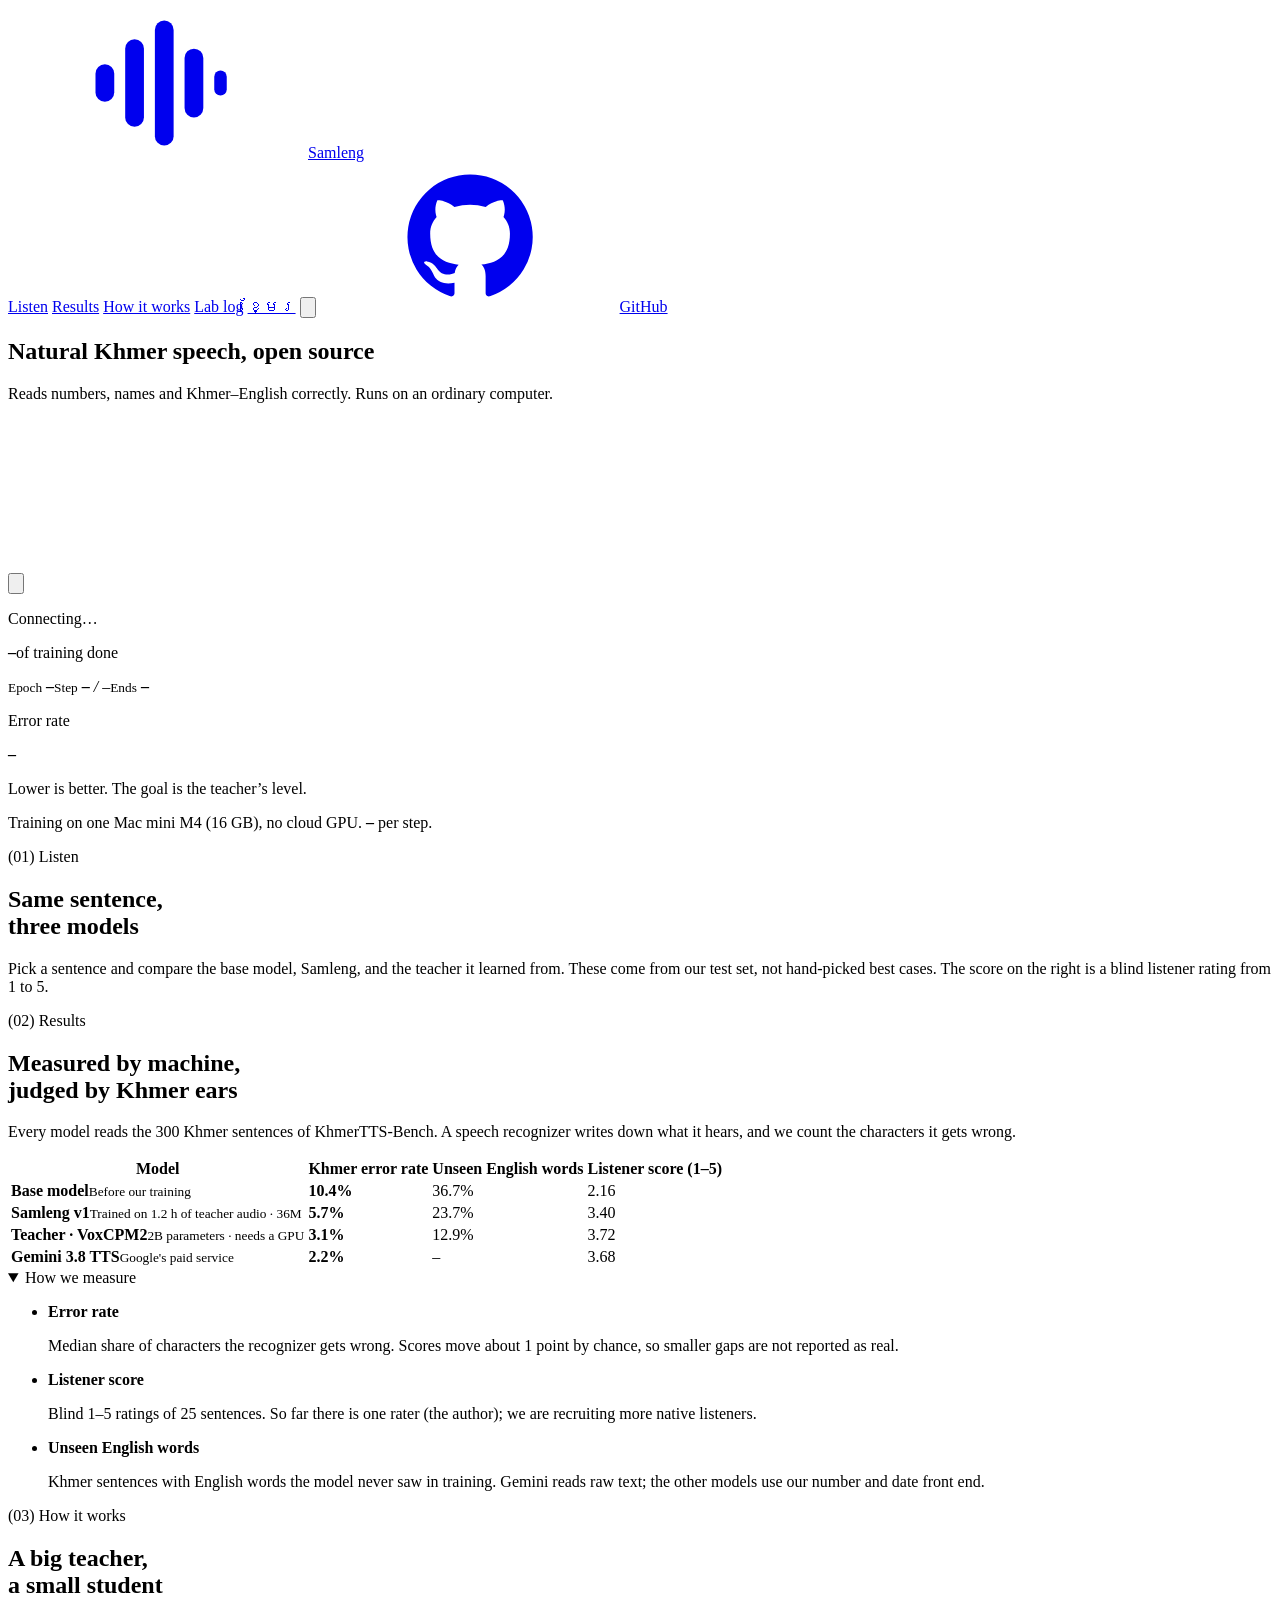
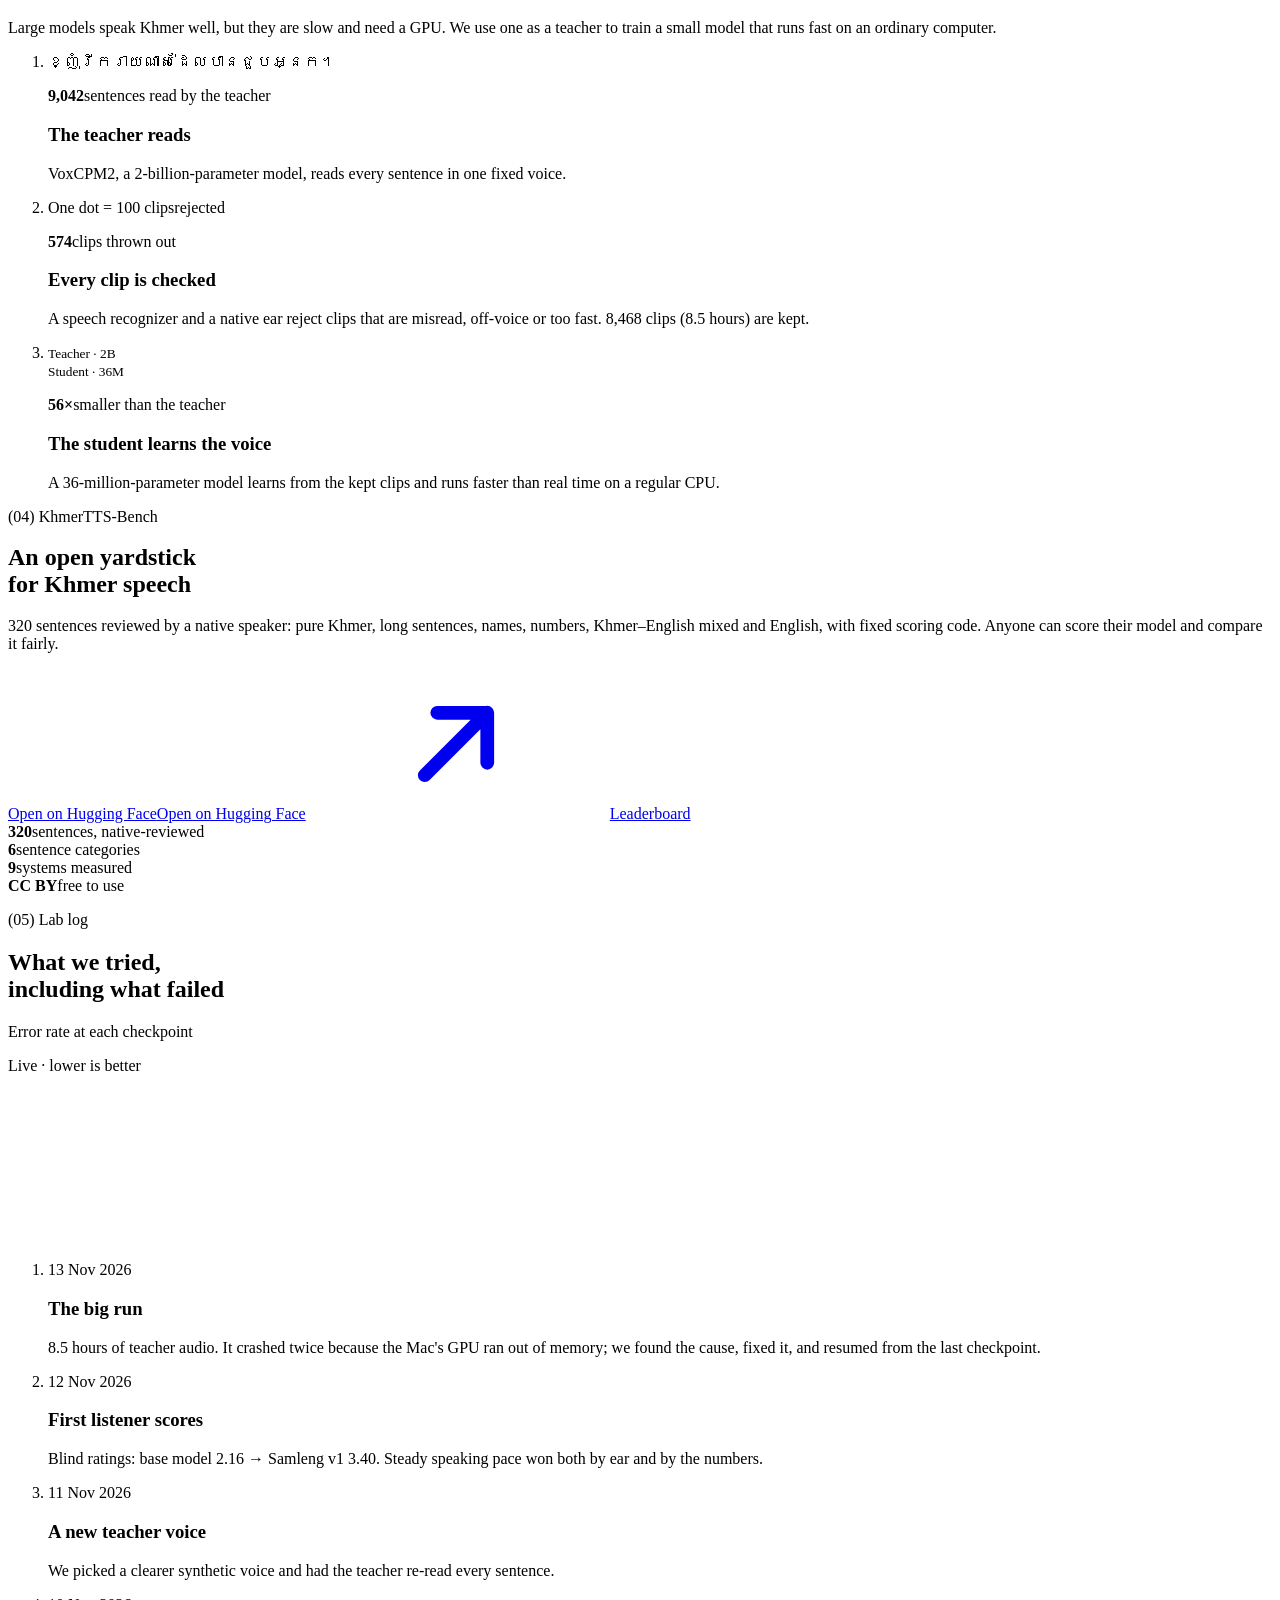
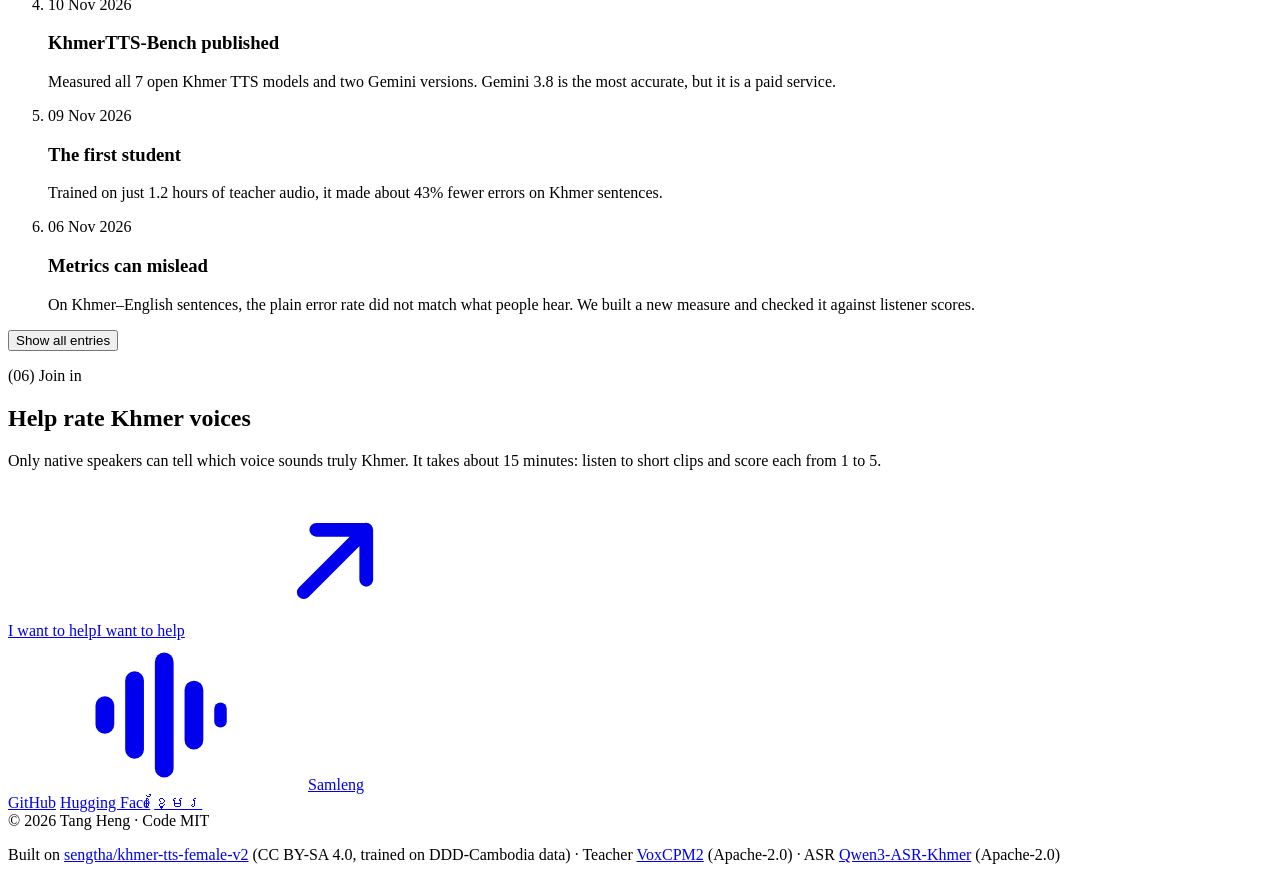
==== commit 4a4b0275: "Drop the Khmer word from the header logo" ====
--- a/web/index.html
+++ b/web/index.html
@@ -40,7 +40,7 @@
 
 <section class="hero" id="top">
   <header class="hd wrap">
-    <a class="brand" href="#top"><svg class="mark"><use href="#mark" /></svg>Samleng <small>សំឡេង</small></a>
+    <a class="brand" href="#top"><svg class="mark"><use href="#mark" /></svg>Samleng</a>
     <nav>
       <a class="u sec-link" href="#listen">Listen</a>
       <a class="u sec-link" href="#results">Results</a>
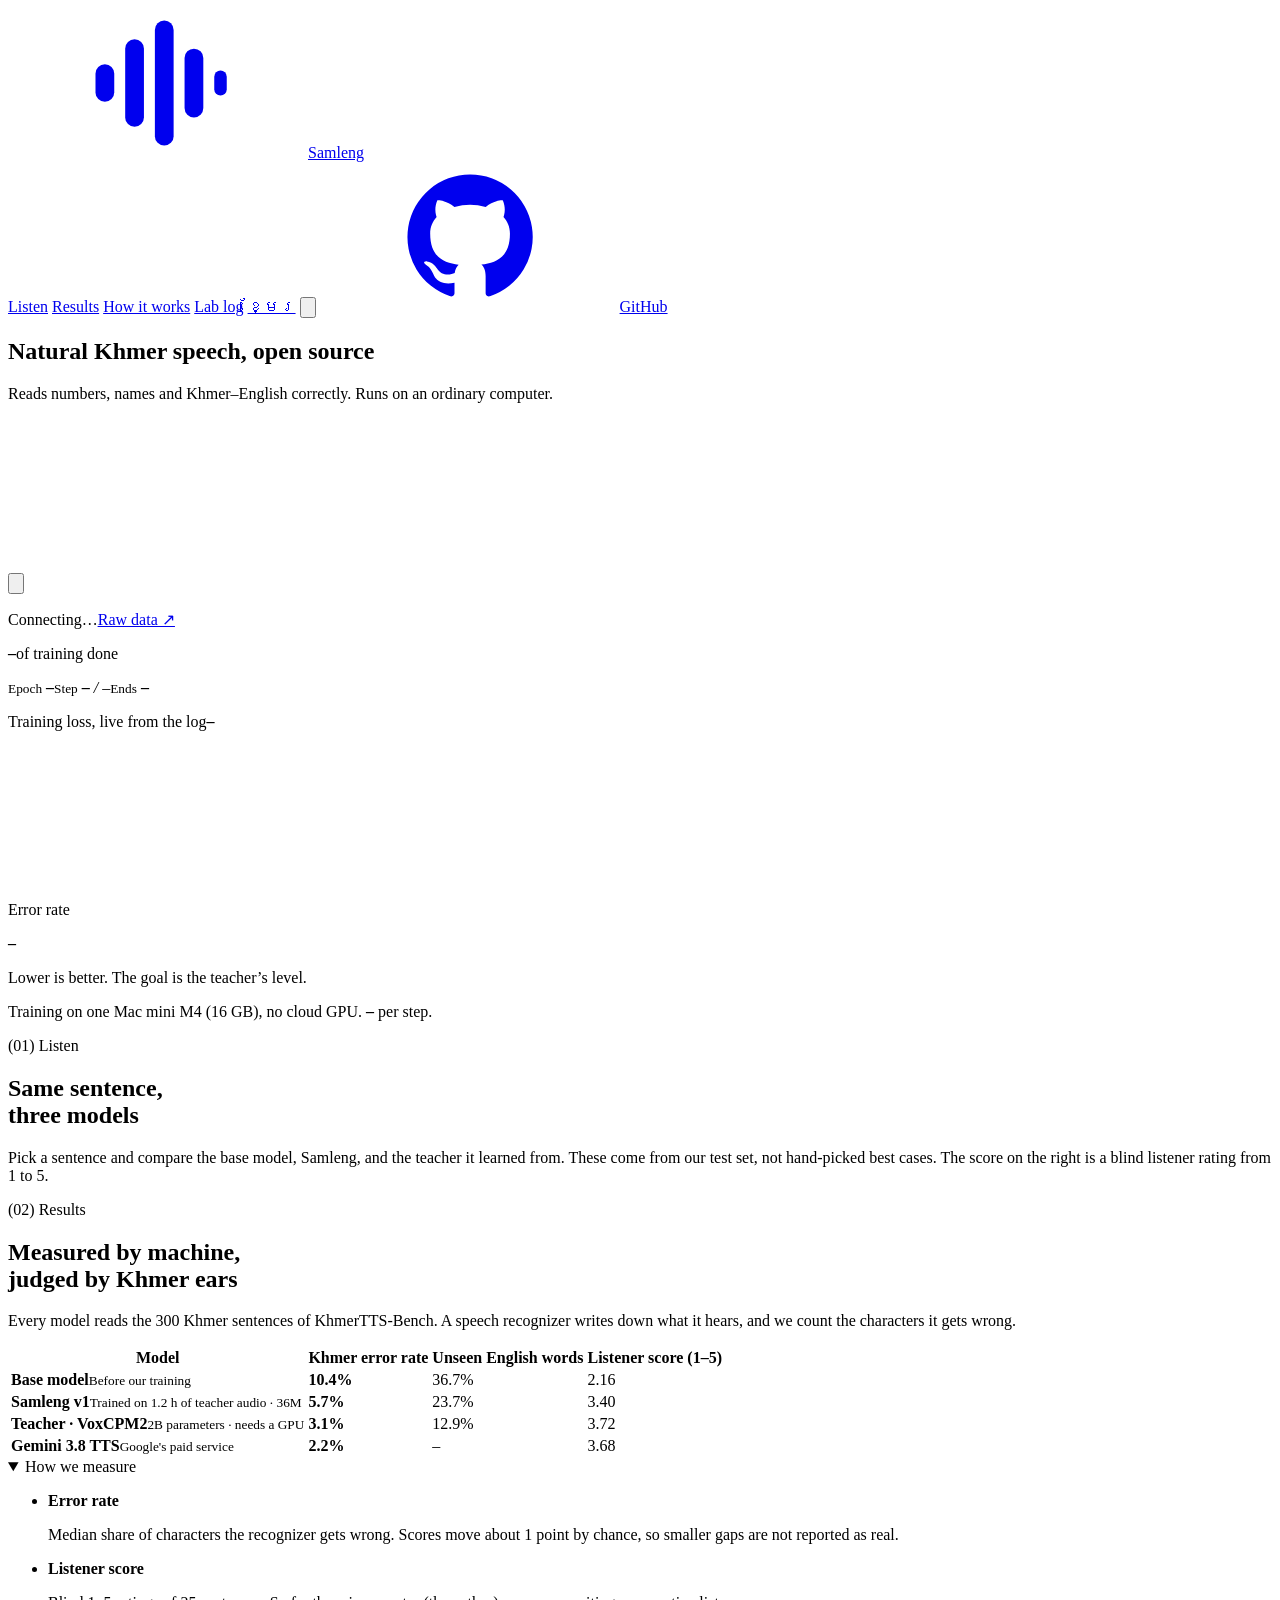
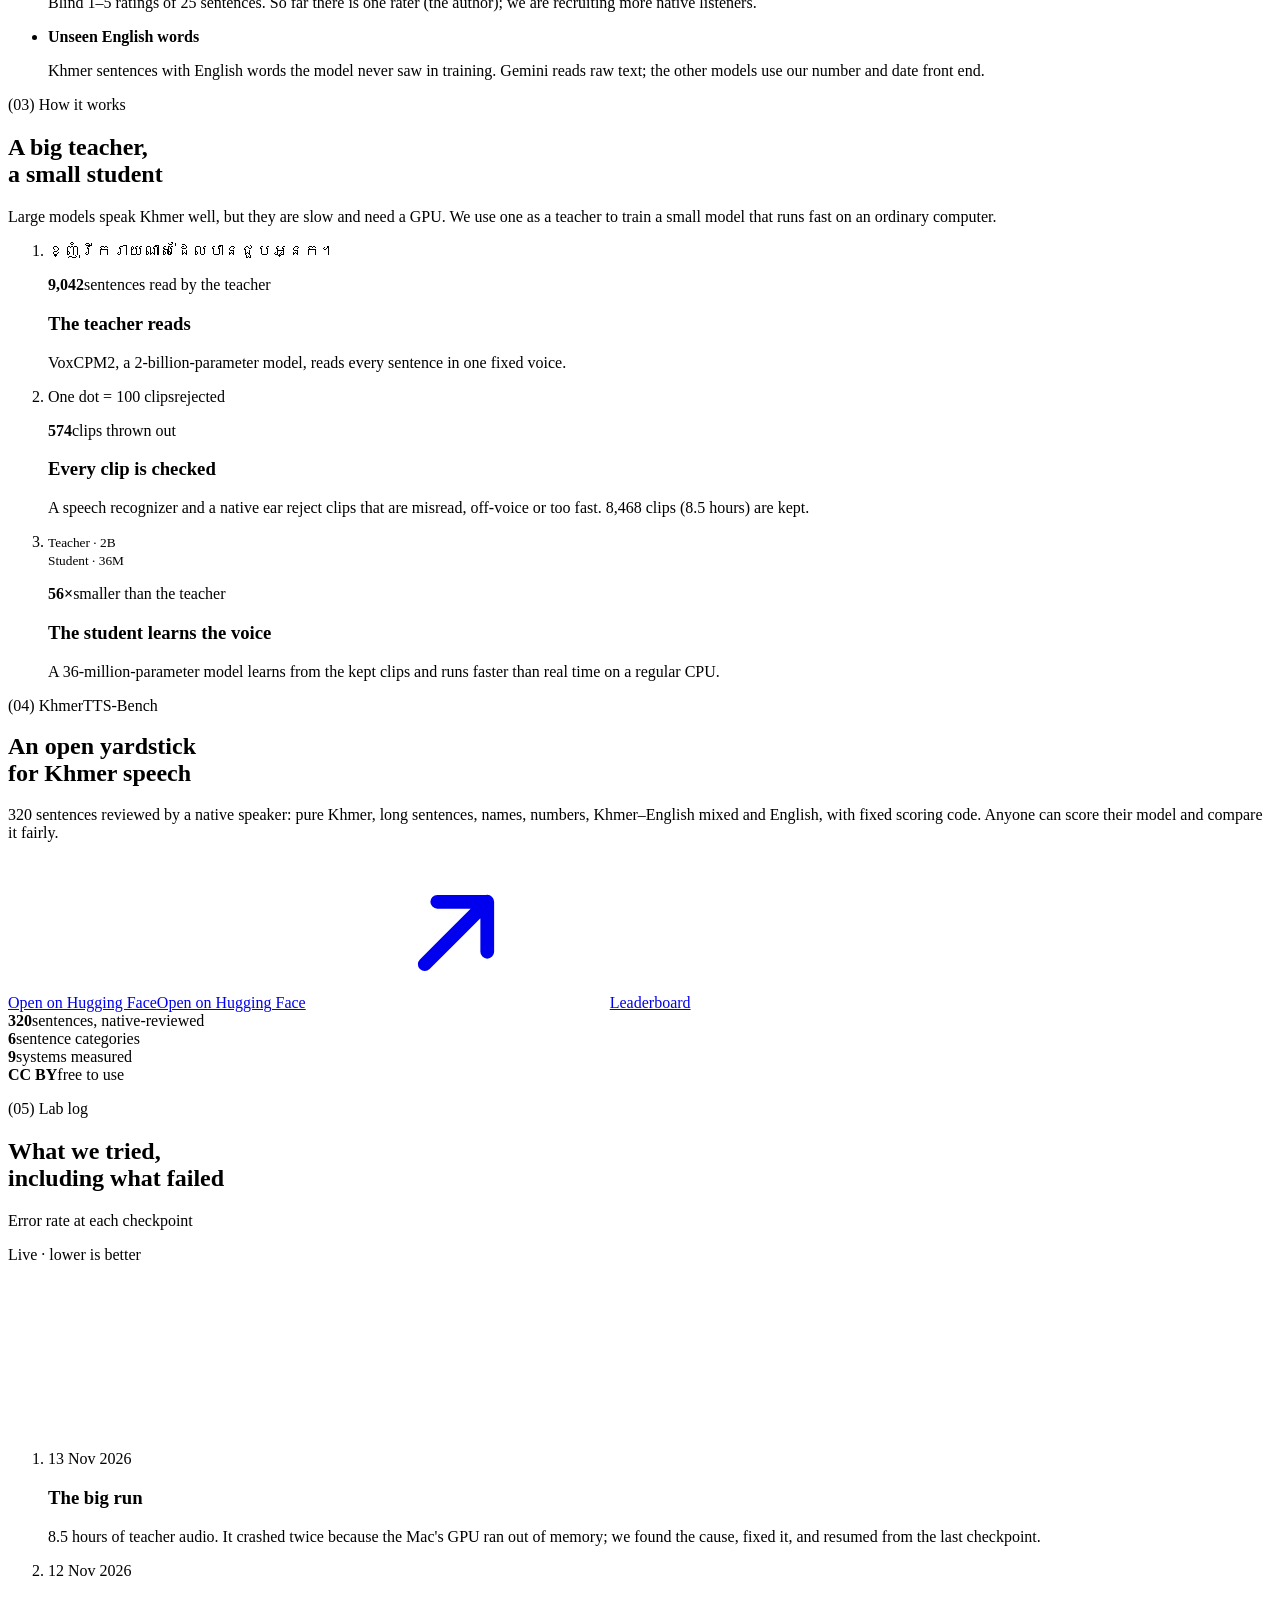
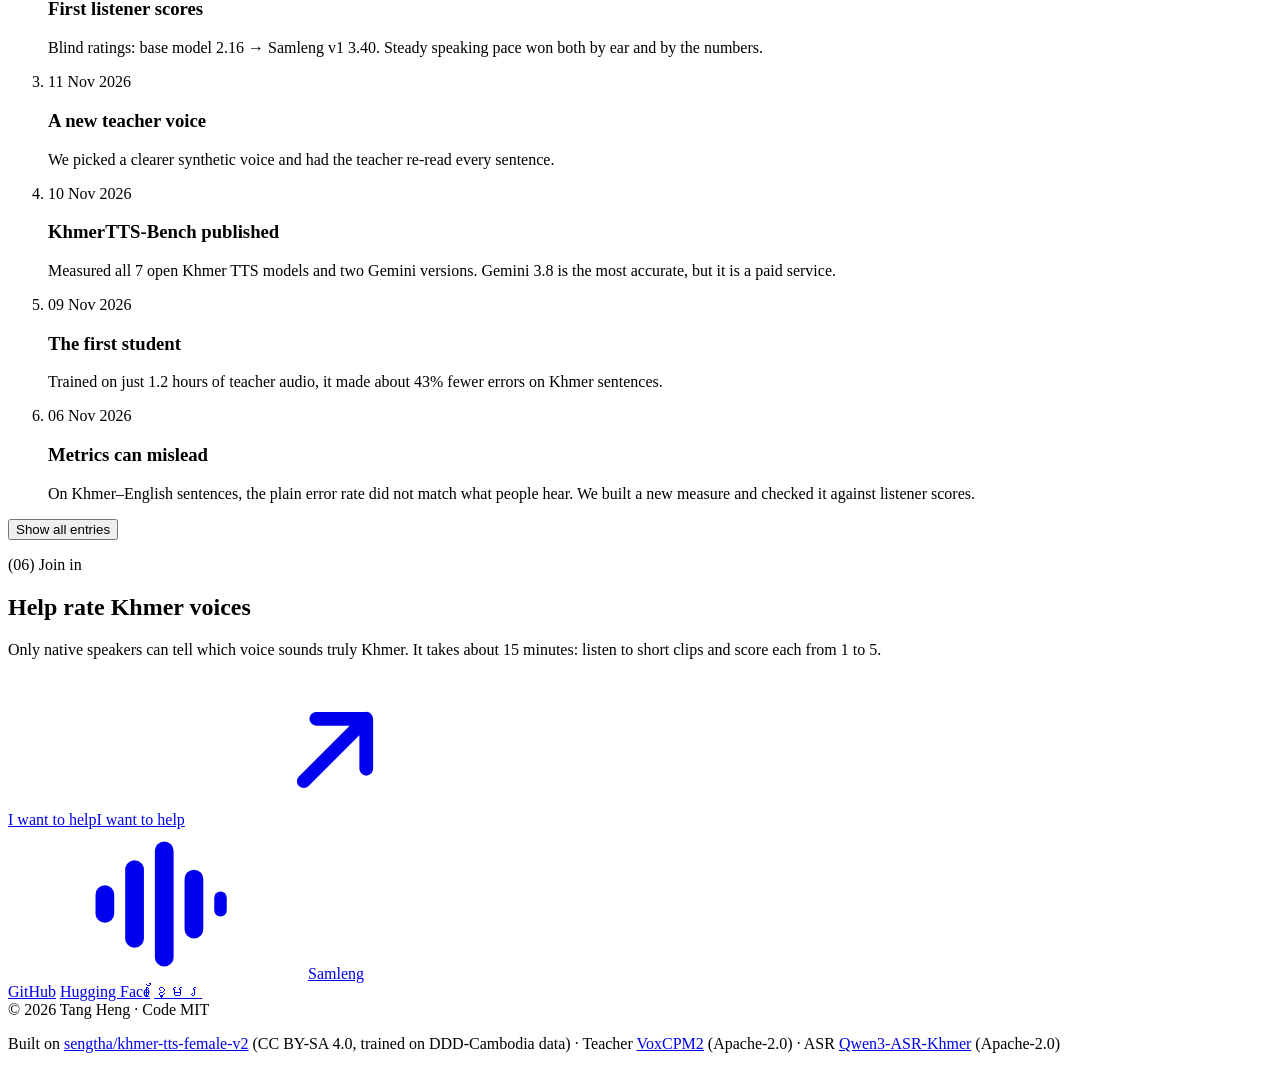
==== commit 145139bf: "Live training loss, raw-data link and a deeper blue" ====
--- a/web/index.html
+++ b/web/index.html
@@ -73,10 +73,14 @@
     </div>
 
     <aside class="run rv" style="--dl:.4s" aria-live="polite">
-      <div class="run-top"><span class="state" data-s="idle" data-live="state">Connecting…</span><span class="updated" data-live="updated"></span></div>
+      <div class="run-top"><span class="state" data-s="idle" data-live="state">Connecting…</span><a class="updated" href="https://gist.github.com/tangheng05/88470c558a887022f9c8f72951895528/revisions" target="_blank" rel="noopener" title="Every published update, timestamped by GitHub"><span data-live="updated"></span><u>Raw data ↗</u></a></div>
       <p class="run-pct"><b data-live="pct">–</b><span>of training done</span></p>
       <div class="epochs" id="epochs" role="img" aria-label="Epochs"></div>
       <p class="run-line"><span><small>Epoch</small> <b data-live="epoch">–</b></span><span><small>Step</small> <b data-live="step">–</b><i> / <span data-live="total">–</span></i></span><span><small>Ends</small> <b data-live="finish">–</b></span></p>
+      <div class="loss">
+        <div class="loss-head"><span>Training loss, live from the log</span><b data-live="loss">–</b></div>
+        <svg id="loss" aria-hidden="true"></svg>
+      </div>
       <div class="gauge">
         <div class="gauge-head"><p class="gauge-title">Error rate</p><p class="gauge-val"><b data-live="err">–</b> <small data-live="errstep"></small></p></div>
         <div class="gauge-track" id="gauge"></div>
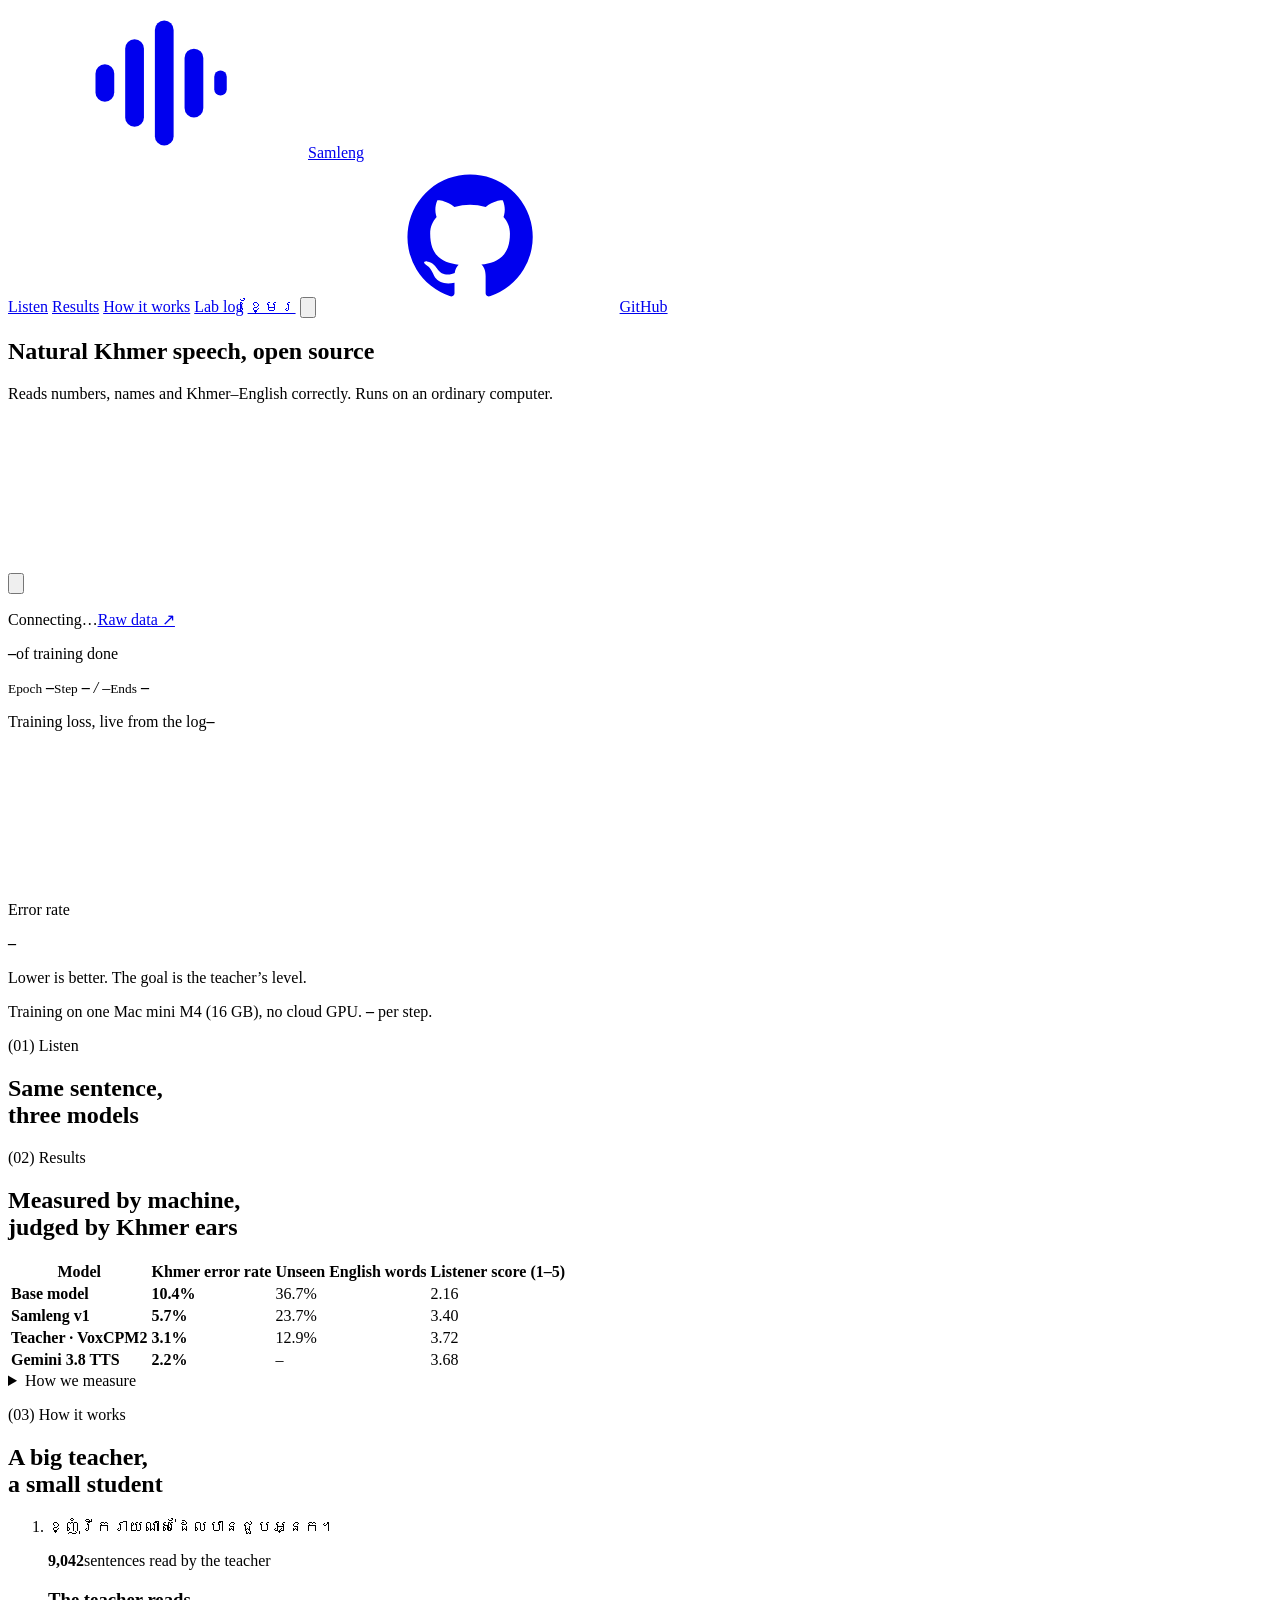
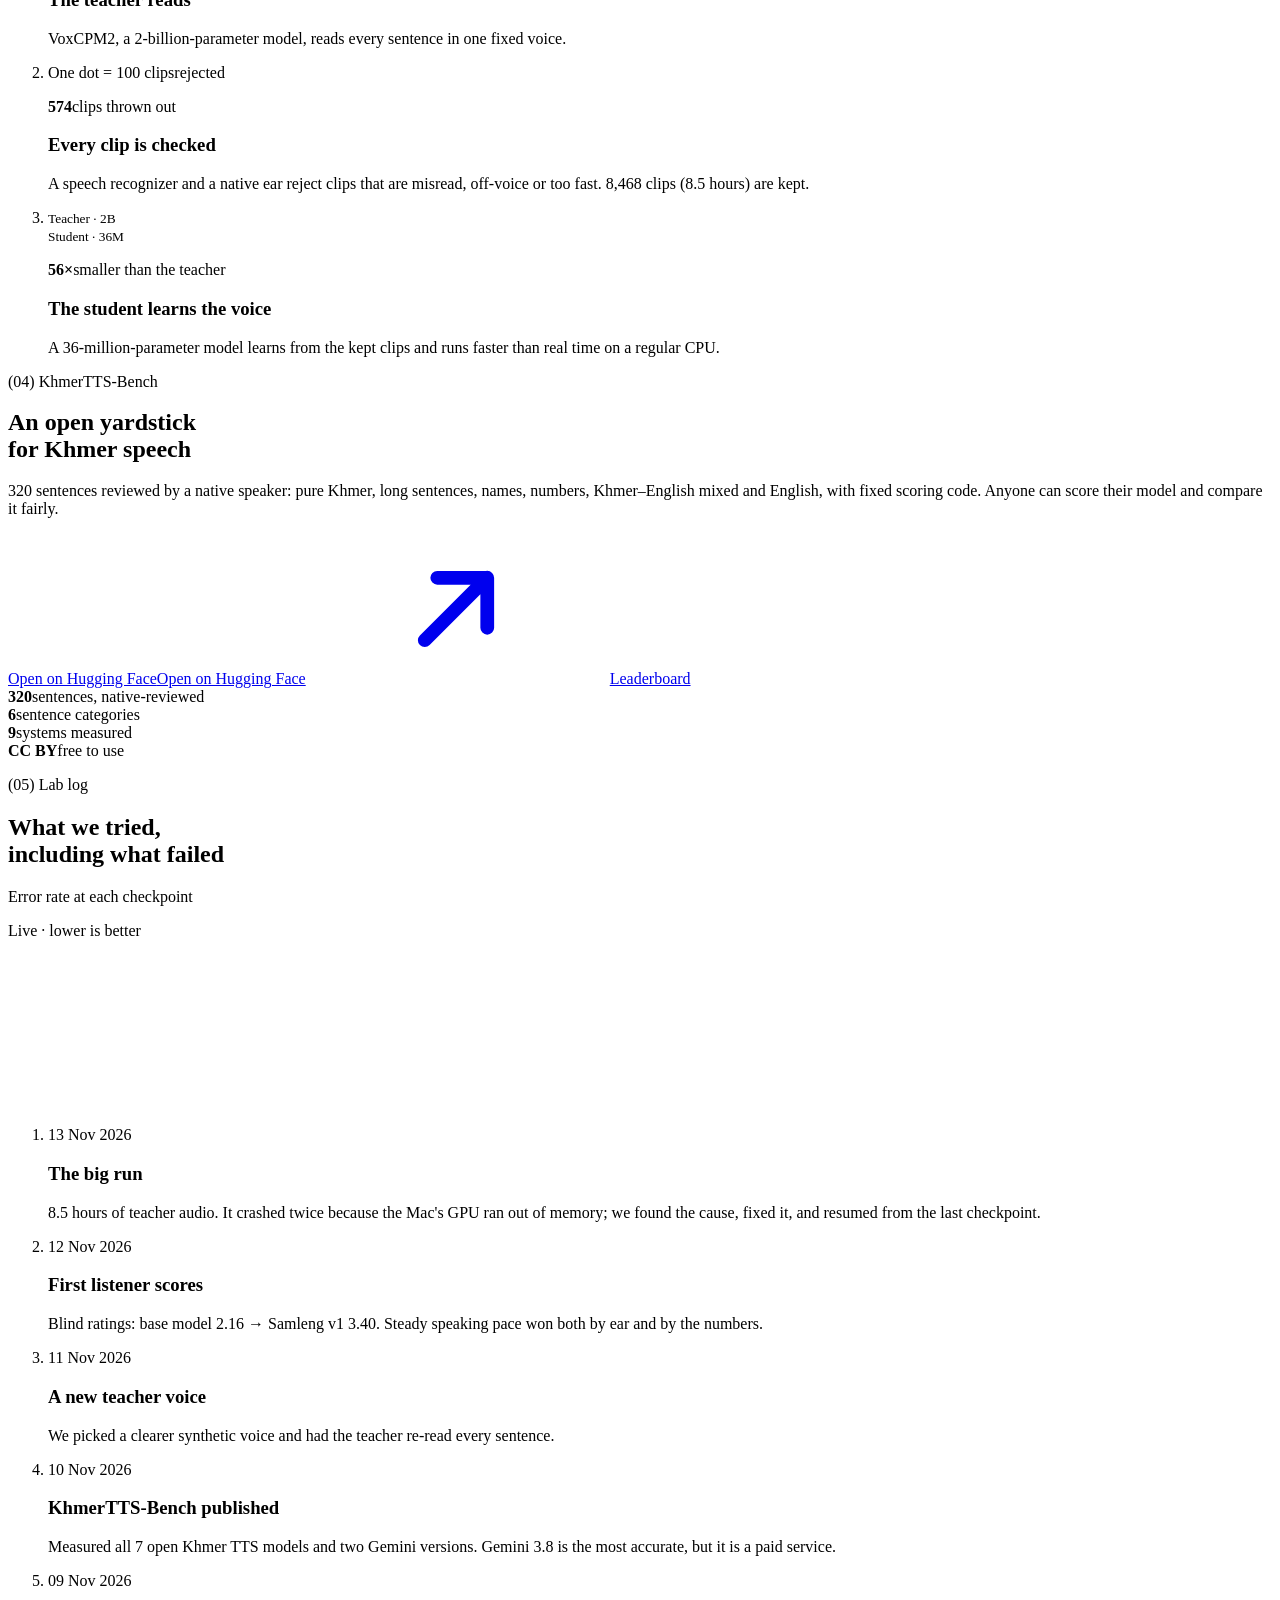
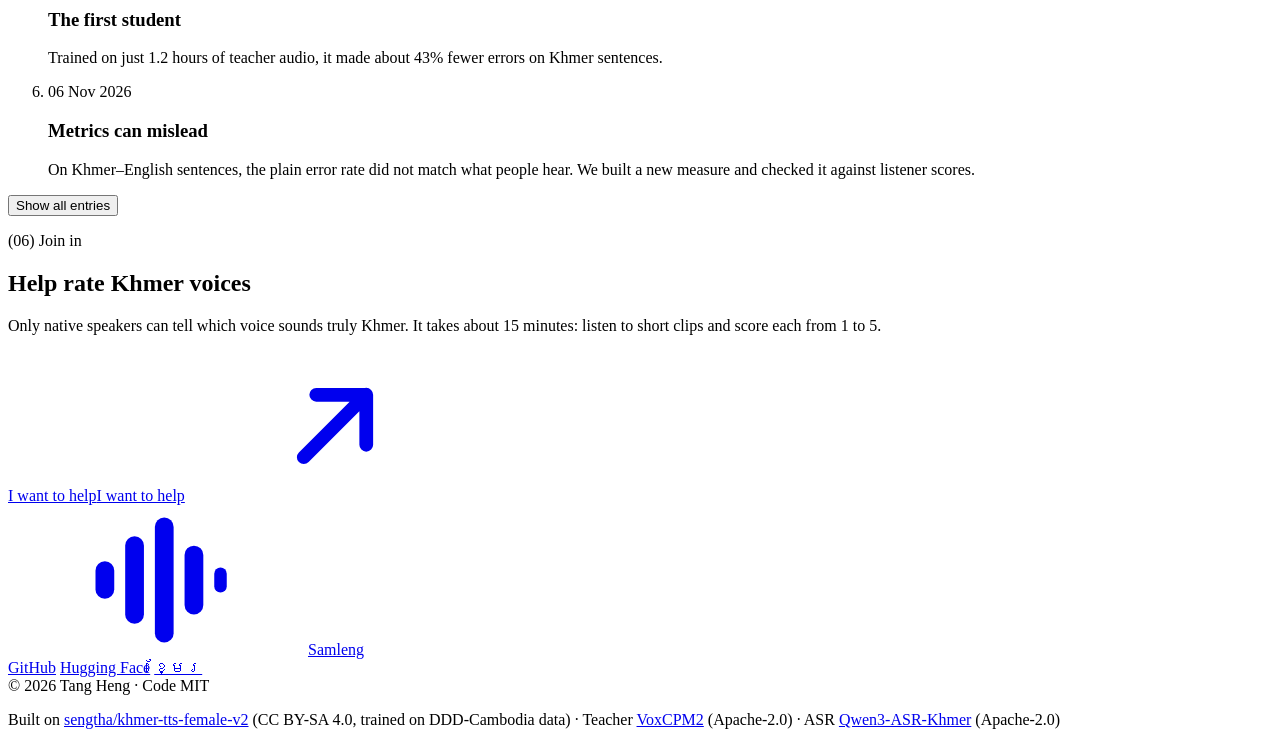
==== commit c88c51d9: "Drop section intros and model subtitles; fold the measurement notes" ====
--- a/web/index.html
+++ b/web/index.html
@@ -97,7 +97,6 @@
       <header class="sec-head grid">
         <p class="sec-tag t-label rv">(01) Listen</p>
         <h2 class="t-h2 mask"><span class="in-mask">Same sentence,<br>three models</span></h2>
-        <p class="t-body rv">Pick a sentence and compare the base model, Samleng, and the teacher it learned from. These come from our test set, not hand-picked best cases. The score on the right is a blind listener rating from 1 to 5.</p>
       </header>
       <div class="listen grid">
         <ol class="picks rv" id="picks"></ol>
@@ -115,19 +114,18 @@
       <header class="sec-head grid">
         <p class="sec-tag t-label rv">(02) Results</p>
         <h2 class="t-h2 mask"><span class="in-mask">Measured by machine,<br>judged by Khmer ears</span></h2>
-        <p class="t-body rv">Every model reads the 300 Khmer sentences of KhmerTTS-Bench. A speech recognizer writes down what it hears, and we count the characters it gets wrong.</p>
       </header>
       <div class="results rv">
         <table class="rtable">
           <thead><tr><th>Model</th><th class="col-k">Khmer error rate</th><th>Unseen English words</th><th>Listener score (1–5)</th></tr></thead>
           <tbody>
-            <tr><td class="sys"><b>Base model</b><small>Before our training</small></td><td data-k="Khmer error rate"><div class="hbar"><b>10.4%</b><span><i style="--v:86.7"></i></span></div></td><td class="val" data-k="Unseen English words">36.7%</td><td class="val" data-k="Listener score">2.16</td></tr>
-            <tr class="ours"><td class="sys"><b>Samleng v1</b><small>Trained on 1.2 h of teacher audio · 36M</small></td><td data-k="Khmer error rate"><div class="hbar"><b>5.7%</b><span><i style="--v:47.5;--dl:.35s"></i></span></div></td><td class="val" data-k="Unseen English words">23.7%</td><td class="val" data-k="Listener score">3.40</td></tr>
-            <tr><td class="sys"><b>Teacher · VoxCPM2</b><small>2B parameters · needs a GPU</small></td><td data-k="Khmer error rate"><div class="hbar"><b>3.1%</b><span><i style="--v:25.8;--dl:.5s"></i></span></div></td><td class="val" data-k="Unseen English words">12.9%</td><td class="val" data-k="Listener score">3.72</td></tr>
-            <tr><td class="sys"><b>Gemini 3.8 TTS</b><small>Google's paid service</small></td><td data-k="Khmer error rate"><div class="hbar"><b>2.2%</b><span><i style="--v:18.3;--dl:.65s"></i></span></div></td><td class="val na" data-k="Unseen English words">–</td><td class="val" data-k="Listener score">3.68</td></tr>
+            <tr><td class="sys"><b>Base model</b></td><td data-k="Khmer error rate"><div class="hbar"><b>10.4%</b><span><i style="--v:86.7"></i></span></div></td><td class="val" data-k="Unseen English words">36.7%</td><td class="val" data-k="Listener score">2.16</td></tr>
+            <tr class="ours"><td class="sys"><b>Samleng v1</b></td><td data-k="Khmer error rate"><div class="hbar"><b>5.7%</b><span><i style="--v:47.5;--dl:.35s"></i></span></div></td><td class="val" data-k="Unseen English words">23.7%</td><td class="val" data-k="Listener score">3.40</td></tr>
+            <tr><td class="sys"><b>Teacher · VoxCPM2</b></td><td data-k="Khmer error rate"><div class="hbar"><b>3.1%</b><span><i style="--v:25.8;--dl:.5s"></i></span></div></td><td class="val" data-k="Unseen English words">12.9%</td><td class="val" data-k="Listener score">3.72</td></tr>
+            <tr><td class="sys"><b>Gemini 3.8 TTS</b></td><td data-k="Khmer error rate"><div class="hbar"><b>2.2%</b><span><i style="--v:18.3;--dl:.65s"></i></span></div></td><td class="val na" data-k="Unseen English words">–</td><td class="val" data-k="Listener score">3.68</td></tr>
           </tbody>
         </table>
-        <details class="measure" open><summary>How we measure</summary><ul class="notes-list">
+        <details class="measure"><summary>How we measure</summary><ul class="notes-list">
           <li><b>Error rate</b><p class="t-small">Median share of characters the recognizer gets wrong. Scores move about 1 point by chance, so smaller gaps are not reported as real.</p></li>
           <li><b>Listener score</b><p class="t-small">Blind 1–5 ratings of 25 sentences. So far there is one rater (the author); we are recruiting more native listeners.</p></li>
           <li><b>Unseen English words</b><p class="t-small">Khmer sentences with English words the model never saw in training. Gemini reads raw text; the other models use our number and date front end.</p></li>
@@ -141,7 +139,6 @@
       <header class="sec-head grid">
         <p class="sec-tag t-label rv">(03) How it works</p>
         <h2 class="t-h2 mask"><span class="in-mask">A big teacher,<br>a small student</span></h2>
-        <p class="t-body rv">Large models speak Khmer well, but they are slow and need a GPU. We use one as a teacher to train a small model that runs fast on an ordinary computer.</p>
       </header>
       <ol class="steps grid">
         <li class="step rv">
